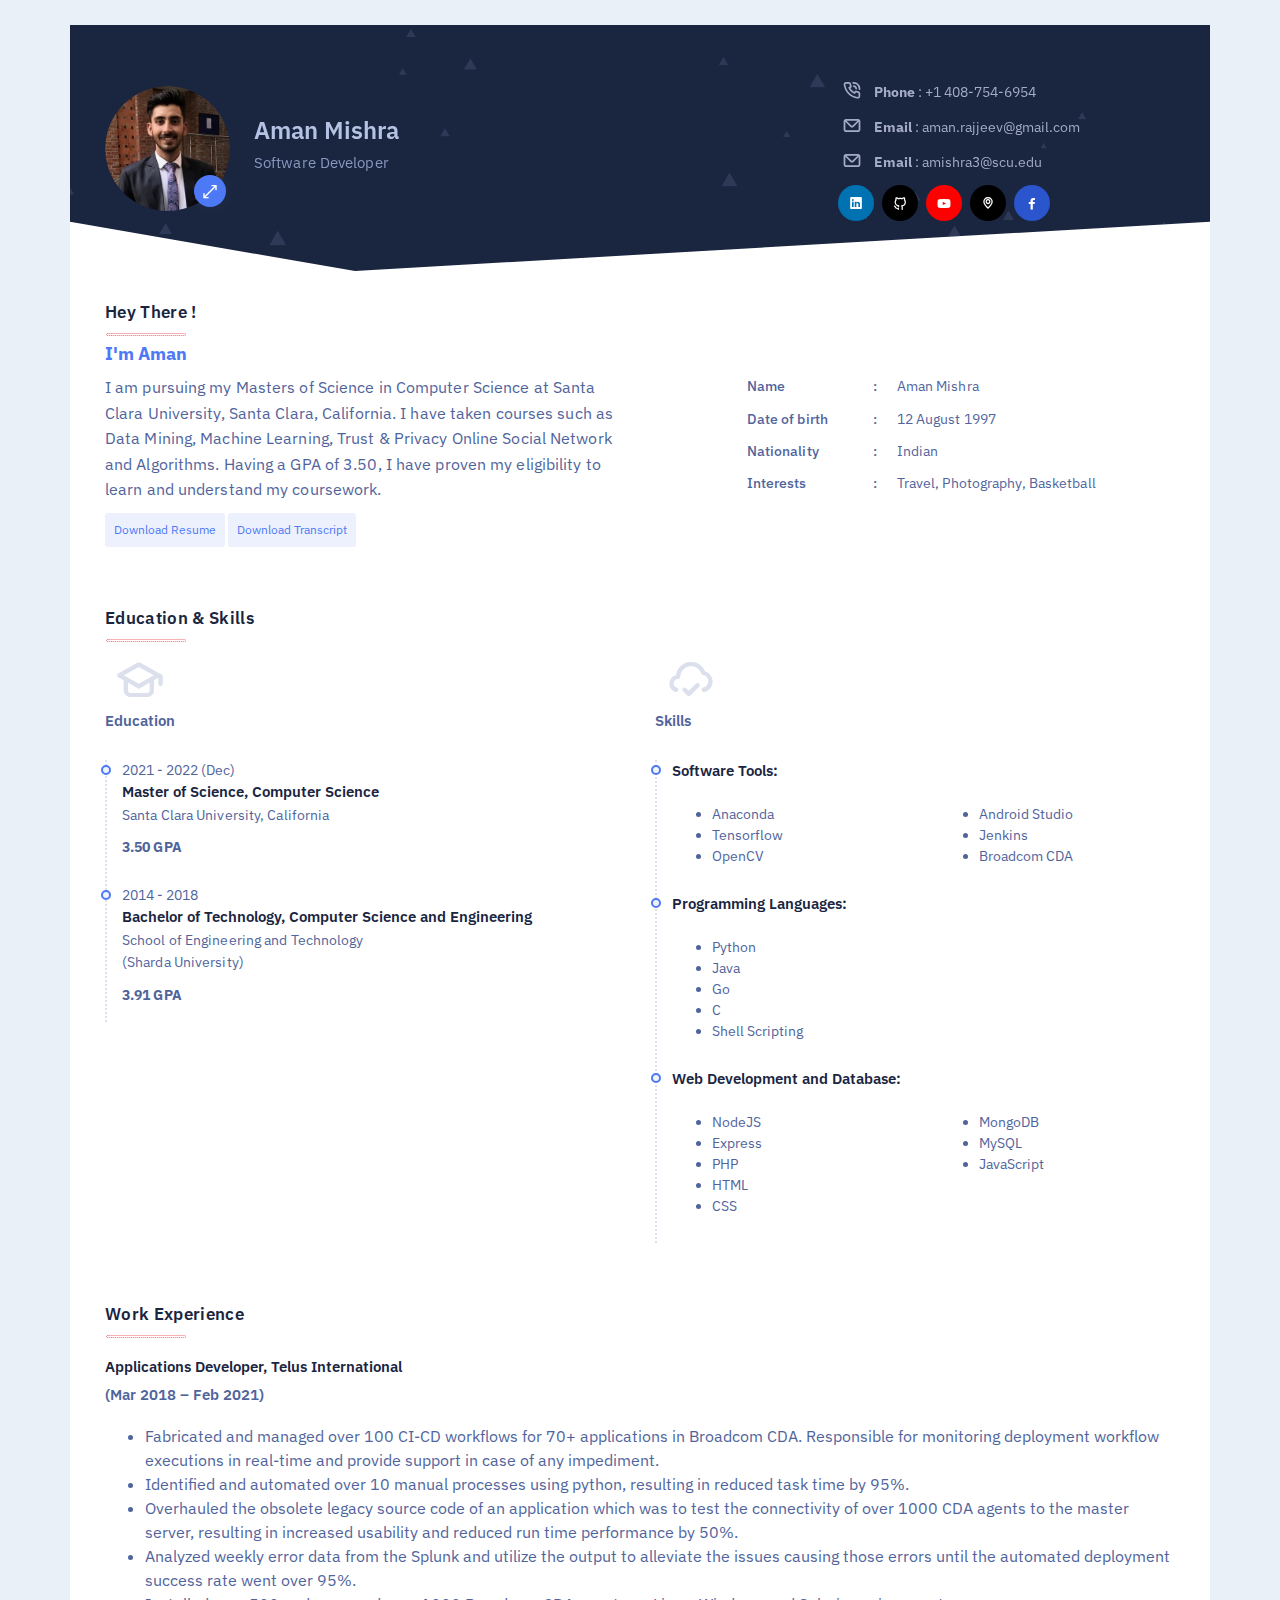
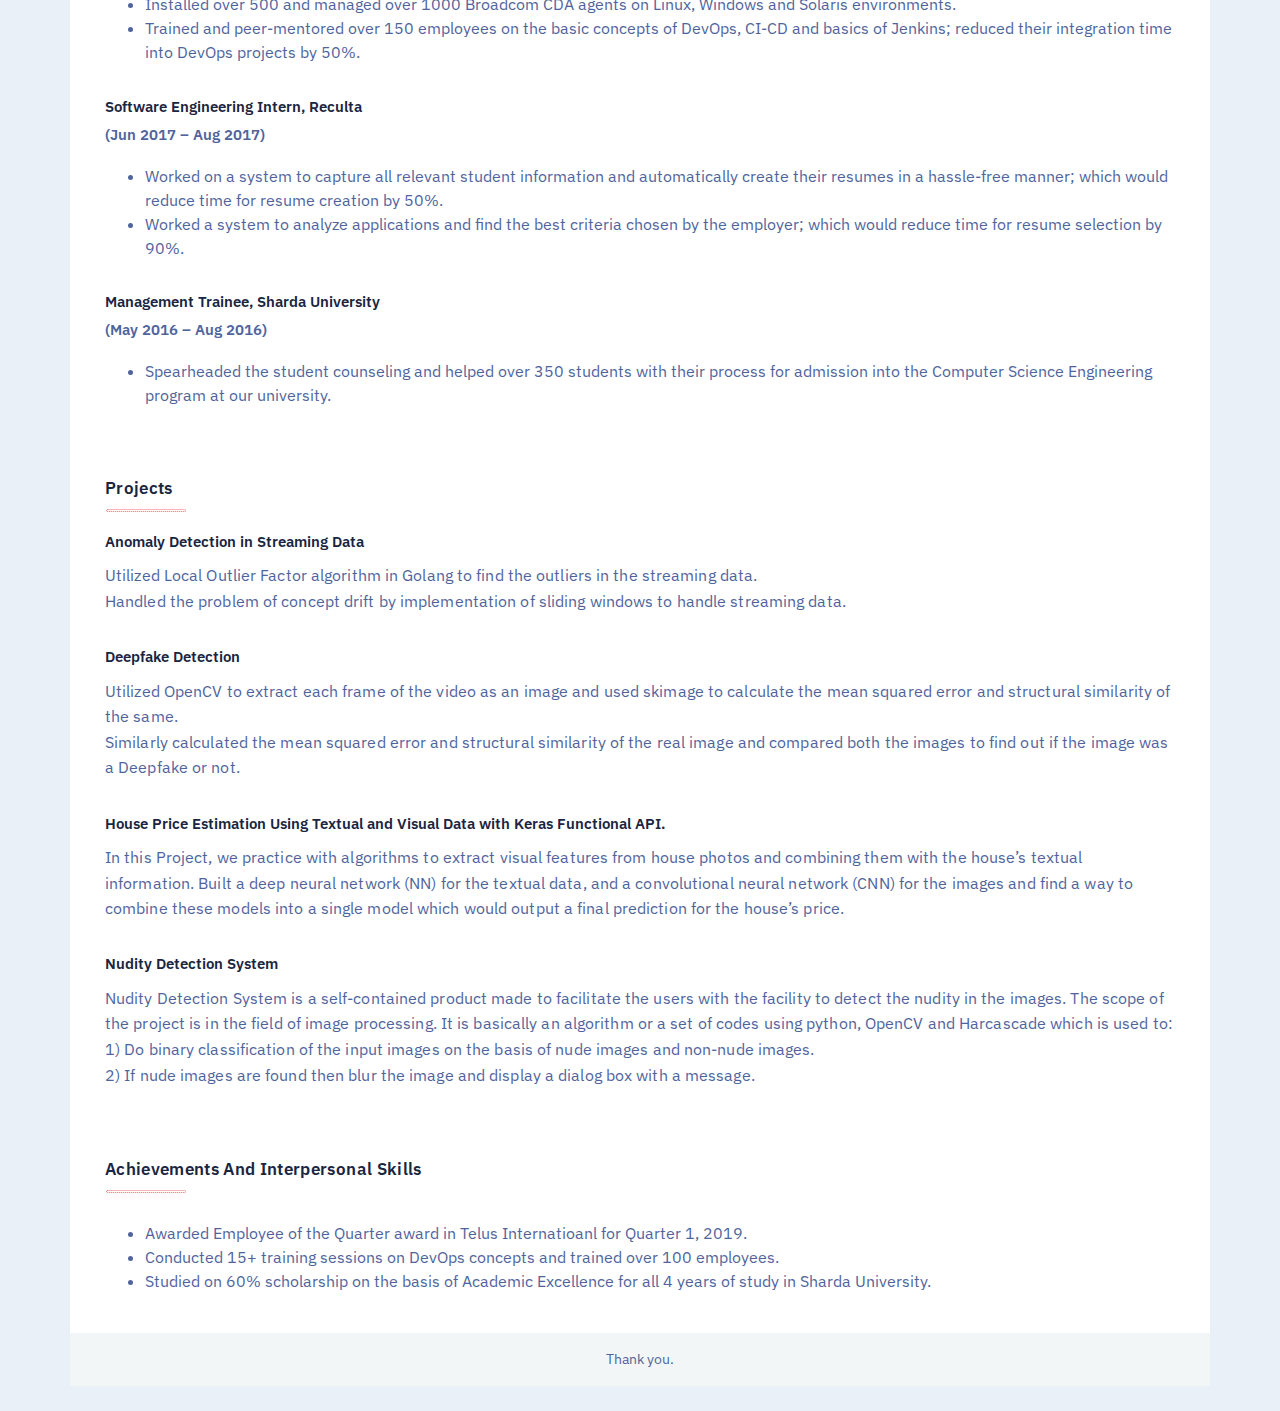
==== about.html @ c494c9e2 "Add files via upload" ====
<!DOCTYPE html>
<html lang="en">
  <head>
    <meta charset="utf-8" />
    <title>Aman Mishra - Resume</title>
    <meta name="viewport" content="width=device-width, initial-scale=1.0" />
    <meta content="Resume of Aman Mishra" name="description" />
    <meta content="Mannatthemes" name="author" />

    <!-- App favicon -->
    <link rel="shortcut icon" href="images/favicon.ico" />

    <link
      href="plugins/filter/magnific-popup.css"
      rel="stylesheet"
      type="text/css"
    />
    <link
      href="plugins/animated/headline.css"
      rel="stylesheet"
      type="text/css"
    />

    <!-- App css -->
    <link href="css/bootstrap.min.css" rel="stylesheet" type="text/css" />
    <link href="css/icons.css" rel="stylesheet" type="text/css" />
    <link href="css/style.css" rel="stylesheet" type="text/css" />
  </head>

  <body>
    <div class="main-wraper">
      <section class="section bg-profile clip-profile" id="header">
        <div class="zoo-profile">
          <div class="container">
            <div class="row">
              <div class="col-sm-6 col-print-6 align-self-center mb-3 mb-lg-0">
                <div class="zoo-profile-main">
                  <div class="zoo-profile-main-pic">
                    <img
                      id="myImg"
                      src="images/users/profile.png"
                      alt=""
                      class="rounded-circle"
                      width="125"
                      height="125"
                    />
                    <a id="myImgg">
                    <span class="zoo-user-message"><i class="uil uil-arrow-resize-diagonal"></i></span>
                  </a>
                  </div>
                  <!--end zoo-profile-main-pic-->
                  <div class="zoo-profile_user-detail">
                    <h5 class="zoo-user-name">Aman Mishra</h5>
                    <p class="cd-headline loading-bar">
                      <span class="cd-words-wrapper">
                        <b class="is-visible">Software Developer</b>
                        <b>Artificial Intelligence</b>
                        <b>DevOps</b>
                      </span>
                    </p>
                  </div>
                  <!--end zoo-profile_user-detail-->
                </div>
                <!--end profile-main-pic-->
              </div>
              <!--end col-->
              <div class="col-sm-4 col-print-4 ml-auto">
                <ul class="list-unstyled personal-detail">
                  <li>
                    <i class="'uil uil-phone-volume mr-2"></i> <b> Phone </b> :
                    +1 408-754-6954
                  </li>
                  <li class="mt-2">
                    <i class="uil uil-envelope mt-2 mr-2"></i> <b> Email </b> :
                    aman.rajjeev@gmail.com
                  </li>
                  <li class="mt-2">
                    <i class="uil uil-envelope mt-2 mr-2"></i> <b> Email </b> :
                    amishra3@scu.edu
                  </li>
                </ul>
                <!--end personal-detail-->
                <ul class="list-inline social-icon mb-0">
                  <li class="list-inline-item">
                    <a
                      href="https://www.linkedin.com/in/aman-rajjeev-mishra"
                      target="_blank"
                      class="bg-linkedin"
                    >
                      <i class="uil uil-linkedin"></i>
                    </a>
                  </li>
                  <li class="list-inline-item">
                    <a
                      href="https://github.com/amanrajjeev1208"
                      target="_blank"
                      class="bg-black"
                    >
                      <i class="uil uil-github-alt"></i>
                    </a>
                  </li>
                  <li class="list-inline-item">
                    <a
                      href="https://www.youtube.com/channel/UCbBpJryadmwTq2SlPyCtEVg"
                      target="_blank"
                      class="bg-danger"
                    >
                      <i class="uil uil-youtube"></i>
                    </a>
                  </li>
                  <li class="list-inline-item">
                    <a
                      href="https://goo.gl/maps/1utLhHLGXBhBn5C47"
                      target="_blank"
                      class="bg-black"
                    >
                      <i class="uil uil-map-marker"></i>
                    </a>
                  </li>
                  <li class="list-inline-item">
                    <a
                      href="https://www.facebook.com/aman.rajjeev"
                      target="_blank"
                      class="bg-blue"
                    >
                      <i class="uil uil-facebook-f"></i>
                    </a>
                  </li>
                </ul>
                <!--end social-icon-->
              </div>
              <!--end col-->
            </div>
            <!--end row-->
          </div>
          <!--end container-->
        </div>
        <!--end zoo-profile-->
      </section>
      <!--end section-->

      <section class="section-md">
        <div class="container">
          <div class="row">
            <div class="col-12">
              <h4 class="header-title mb-3">Hey There !</h4>
            </div>
            <!--end col-->
            <div class="col-sm-6 col-print-6">
              <h4 class="text-primary font-weight-bold">I'm Aman</h4>
              <p style="font-size: medium">
                I am pursuing my Masters of Science in Computer Science at
                Santa Clara University, Santa Clara, California. I have taken 
                courses such as Data Mining, Machine Learning, Trust & Privacy Online Social Network and Algorithms. 
                Having a GPA of 3.50, I have proven my eligibility to learn and understand my coursework.
              </p>
              <a
                href="https://drive.google.com/file/d/15iMESskBW1k-T_ERALyUFpb7_f2Zv8ht/view"
                target="_blank"
              >
                <button type="button" class="btn btn-sm btn-soft-primary">
                  Download Resume
                </button>
              </a>
              <a
                href="https://drive.google.com/file/d/1luZIMfYmDH40YFYhK5uMX-xGFAZ7pe4y/view"
                target="_blank"
              >
                <button type="button" class="btn btn-sm btn-soft-primary">
                  Download Transcript
                </button>
              </a>
            </div>
            <!--end col-->
            <div class="col-sm-5 col-print-5 offset-lg-1 align-self-center">
              <p>
                <span class="personal-detail-title">Name</span>
                <span class="personal-detail-info">Aman Mishra</span>
              </p>
              <p>
                <span class="personal-detail-title">Date of birth</span>
                <span class="personal-detail-info">12 August 1997</span>
              </p>
              <p>
                <span class="personal-detail-title">Nationality</span>
                <span class="personal-detail-info">Indian</span>
              </p>
              <p>
                <span class="personal-detail-title">Interests</span>
                <span class="personal-detail-info"
                  >Travel, Photography, Basketball
                </span>
              </p>
            </div>
            <!--end col-->
          </div>
          <!--end row-->
        </div>
        <!--end container-->
      </section>
      <!--end section-->

      <section class="section-md">
        <div class="container">
          <div class="row">
            <div class="col-12">
              <h4 class="header-title mb-3">Education & Skills</h4>
              <div class="row">
                <div class="col-sm-6 col-print-6">
                  <div class="resume-icon">
                    <i class="uil uil-graduation-hat"></i>
                    <h5 class="mt-n2">Education</h5>
                  </div>
                  <!--end resume-icon-->
                  <div class="timeline">
                    <div class="time-item">
                      <div class="item-info">
                        <div class="font-14">2021 - 2022 (Dec)</div>
                        <h5 class="my-1 text-dark">
                          Master of Science, Computer Science
                        </h5>
                        <p>Santa Clara University, California</p>
                        <p><b>3.50 GPA</b></p>
                      </div>
                    </div>
                    <!--end time-item-->
                    <div class="time-item mt-3">
                      <div class="item-info">
                        <div class="font-14">2014 - 2018</div>
                        <h5 class="my-1 text-dark">
                          Bachelor of Technology, Computer Science and Engineering
                        </h5>
                        <p>
                          School of Engineering and Technology<br />
                          (Sharda University)
                        </p>
                        <p><b>3.91 GPA</b></p>
                      </div>
                    </div>
                    <!--end time-item-->
                  </div>
                  <!--end timeline-->
                </div>
                <!--end col-->
                <div class="col-sm-6 col-print-6">
                  <div class="resume-icon">
                    <i class="uil uil-cloud-check"></i>
                    <h5 class="mt-n2">Skills</h5>
                  </div>
                  <div class="timeline">
                    <div class="time-item">
                      <div class="item-info">
                        <h5 class="my-1 text-dark">Software Tools:</h5>
                        <br />
                        <div class="row">
                          <div class="col-sm-6 col-print-6">
                            <ul>
                              <li>Anaconda</li>
                              <li>Tensorflow</li>
                              <li>OpenCV</li>
                            </ul>
                          </div>
                          <div class="col-sm-6 col-print-6">
                            <ul>
                              <li>Android Studio</li>
                              <li>Jenkins</li>
                              <li>Broadcom CDA</li>
                            </ul>
                          </div>
                        </div>
                      </div>
                    </div>
                    <div class="time-item">
                      <div class="item-info">
                        <h5 class="my-1 text-dark">Programming Languages:</h5>
                        <br />
                        <div class="row">
                          <div class="col-sm-6 col-print-6">
                            <ul>
                              <li>Python</li>
                              <li>Java</li>
                              <li>Go</li>
                              <li>C</li>
                              <li>Shell Scripting</li>
                            </ul>
                          </div>
                        </div>
                      </div>
                    </div>
                    <div class="time-item">
                      <div class="item-info">
                        <h5 class="my-1 text-dark">
                          Web Development and Database:
                        </h5>
                        <br />
                        <div class="row">
                          <div class="col-sm-6 col-print-6">
                            <ul>
                              <li>NodeJS</li>
                              <li>Express</li>
                              <li>PHP</li>
                              <li>HTML</li>
                              <li>CSS</li>
                            </ul>
                          </div>
                          <div class="col-sm-6 col-print-6">
                            <ul>
                              <li>MongoDB</li>
                              <li>MySQL</li>
                              <li>JavaScript</li>
                            </ul>
                          </div>
                        </div>
                      </div>
                    </div>
                  </div>
                  <!--end skill-->
                </div>
                <!--end col-->
              </div>
              <!--end row-->
            </div>
            <!--end col-->
          </div>
          <!--end row-->
        </div>
        <!--end container-->
      </section>
      <!--end section-->

      <section class="section-md my-work">
        <div class="container">
          <div class="row">
            <div class="col-12">
              <h4 class="header-title mb-3">Work Experience</h4>
              <br>
              <h5 class="my-1 text-dark">
                Applications Developer, Telus International
              </h5>
              <h5>(Mar 2018 – Feb 2021)</h5>
              <ul style="font-size: medium; padding-top: 10px;">
                <li>Fabricated and managed over 100 CI-CD workflows for 70+ applications in Broadcom CDA. Responsible for monitoring 
                deployment workflow executions in real-time and provide support in case of any impediment.</li>
                <li>Identified and automated over 10 manual processes using python, resulting in reduced task time by 95%.</li>
                <li>Overhauled the obsolete legacy source code of an application which was to test the connectivity of over 1000 CDA agents 
                to the master server, resulting in increased usability and reduced run time performance by 50%.</li>
                <li>Analyzed weekly error data from the Splunk and utilize the output to alleviate the issues causing those errors until the automated deployment success rate went over 95%.</li>
                <li>Installed over 500 and managed over 1000 Broadcom CDA agents on Linux, Windows and Solaris environments.</li>
                <li>Trained and peer-mentored over 150 employees on the basic concepts of DevOps, CI-CD and basics of Jenkins; reduced 
                their integration time into DevOps projects by 50%.</li>
              </ul>
              <br>
              <h5 class="my-1 text-dark">
                Software Engineering Intern, Reculta 
              </h5>
              <h5>(Jun 2017 – Aug 2017)</h5>
              <ul style="font-size: medium; padding-top: 10px;">
                <li>Worked on a system to capture all relevant student information and automatically create their resumes in a hassle-free 
                manner; which would reduce time for resume creation by 50%.</li>
                <li>Worked a system to analyze applications and find the best criteria chosen by the employer; which would reduce time for 
                resume selection by 90%.</li>
              </ul>
              <br>
              <h5 class="my-1 text-dark">
                Management Trainee, Sharda University  
              </h5>
              <h5>(May 2016 – Aug 2016)</h5>
              <ul style="font-size: medium; padding-top: 10px;">
                <li>Spearheaded the student counseling and helped over 350 students with their process for admission into the Computer 
                Science Engineering program at our university.</li>
              </ul>
            </div>
          </div>
          <!--end row-->
        </div>
        <!--end container-->
      </section>
      <!--end section-->

      <section class="section-md my-work">
        <div class="container">
          <div class="row">
            <div class="col-12">
              <h4 class="header-title mb-3">Projects</h4>              
              <br>
              <h5 class="my-1 text-dark">
                Anomaly Detection in Streaming Data 
              </h5>
              <p style="font-size: medium; padding-top: 10px;">
                Utilized Local Outlier Factor algorithm in Golang to find the outliers in the streaming data.<br>
                Handled the problem of concept drift by implementation of sliding windows to handle streaming data.
              </p>                
              <br>
              <h5 class="my-1 text-dark">
                Deepfake Detection
              </h5>
              <p style="font-size: medium; padding-top: 10px;">
                Utilized OpenCV to extract each frame of the video as an image and used skimage to calculate the mean squared error 
                and structural similarity of the same.<br>
                Similarly calculated the mean squared error and structural similarity of the real image and compared both the images to 
                find out if the image was a Deepfake or not.
              </p>
              <br>             
              <h5 class="my-1 text-dark">
                House Price Estimation Using Textual and Visual Data with Keras Functional API.
              </h5>
              <p style="font-size: medium; padding-top: 10px;">                
                In this Project, we practice with algorithms to extract visual features from house photos and combining them with the house’s textual information. 
                Built a deep neural network (NN) for the textual data, and a convolutional neural network (CNN)
                for the images and find a way to combine these models into a single model which would output a final prediction for the house’s price.
              </p>              
              <br>
              <h5 class="my-1 text-dark">
                Nudity Detection System
              </h5>
              <p style="font-size: medium; padding-top: 10px;">
                Nudity Detection System is a self-contained product made to facilitate the users with the facility to detect the nudity
                in the images. The scope of the project is in the field of image processing. It is basically an algorithm or a set of
                codes using python, OpenCV and Harcascade which is used to:<br>
                1) Do binary classification of the input images on the basis of nude images and non-nude images.<br>
                2) If nude images are found then blur the image and display a dialog box with a message.
              </p>               
              <!-- <br>
              <h5 class="my-1 text-dark">
                Heading
              </h5>
              <p style="font-size: medium; padding-top: 10px;">
                Description
              </p>  -->
            </div>
          </div>
          <!--end row-->
        </div>
        <!--end container-->
      </section>
      <!--end section-->

      <section class="section-md my-work">
        <div class="container">
          <div class="row">
            <div class="col-12">
              <h4 class="header-title mb-3">
                Achievements and Interpersonal Skills
              </h4>   
              <br>           
              <ul style="font-size: medium; padding-top: 10px;">
                <li>Awarded Employee of the Quarter award in Telus Internatioanl for Quarter 1, 2019.</li>
                <li>Conducted 15+ training sessions on DevOps concepts and trained over 100 employees.</li>
                <li>Studied on 60% scholarship on the basis of Academic Excellence for all 4 years of study in Sharda University.</li>
              </ul>
            </div>
          </div>
          <!--end row-->
        </div>
        <!--end container-->
      </section>
      <!--end section-->

      <section class="section-md thanks-text">
        <div class="container">
          <div class="row">
            <div class="col-12">
              <h3 class="text-center">Thank you !</h3>
            </div>
            <!--end col-->
          </div>
          <!--end row-->
        </div>
        <!--end container-->
      </section>
      <!--end section-->
      <footer class="footer-area">
        <div class="container">
          <div class="row">
            <div class="col-sm-12 text-center">
              <p class="copyright mb-0 py-4">Thank you.</p>
            </div>
            <!--end col-->
          </div>
          <!--end row-->
        </div>
        <!--end container-->
      </footer>
      <!--end footer-area-->
    </div>
    <!--end main-wraper-->

    <!-- The Modal -->
    <div id="myModal" class="modal">
      <!-- The Close Button -->
      <span class="close">&times;</span>

      <!-- Modal Content (The Image) -->
      <img class="modal-content" id="img01" />

    </div>


    </div>

    <!-- jQuery  -->
    <script src="js/jquery.min.js"></script>
    <script src="js/bootstrap.bundle.min.js"></script>
    <script src="plugins/particles/particles.js"></script>
    <script src="plugins/animated/headline.js"></script>
    <script src="plugins/counter/jquery.counterup.min.js"></script>
    <script src="plugins/counter/waypoints.min.js"></script>
    <script src="plugins/filter/isotope.pkgd.min.js"></script>
    <script src="plugins/filter/masonry.pkgd.min.js"></script>
    <script src="plugins/filter/jquery.magnific-popup.min.js"></script>
    <script src="plugins/particles/particles-init.js"></script>

    <!-- App js -->
    <script src="js/app.js"></script>
  </body>
</html>
---- plugins/animated/headline.css ----
/* -------------------------------- 

Primary style

-------------------------------- */
*, *::after, *::before {
  -webkit-box-sizing: border-box;
  -moz-box-sizing: border-box;
  box-sizing: border-box;
}

html * {
  -webkit-font-smoothing: antialiased;
  -moz-osx-font-smoothing: grayscale;
}

html {
  font-size: 62.5%;
}

body {
  font-size: 1.6rem;
  font-family: "Source Sans Pro", sans-serif;
  color: #aebcb9;
  background-color: #0d0d0d;
}

a {
  text-decoration: none;
}

.cd-title {
  position: relative;
  height: 160px;
  line-height: 230px;
  text-align: center;
}
.cd-title h1 {
  font-size: 2.4rem;
  font-weight: 700;
}
@media only screen and (min-width: 768px) {
  .cd-title {
    line-height: 250px;
  }
}
@media only screen and (min-width: 1170px) {
  .cd-title {
    height: 200px;
    line-height: 300px;
  }
  .cd-title h1 {
    font-size: 3rem;
  }
}

.cd-intro {
  width: 90%;
  max-width: 768px;
  text-align: center;
}

.cd-intro {
  margin: 4em auto;
}
@media only screen and (min-width: 768px) {
  .cd-intro {
    margin: 5em auto;
  }
}
@media only screen and (min-width: 1170px) {
  .cd-intro {
    margin: 6em auto;
  }
}

.cd-headline {
  font-size: 3rem;
  line-height: 1.2;
}
@media only screen and (min-width: 768px) {
  .cd-headline {
    font-size: 4.4rem;
    font-weight: 300;
  }
}
@media only screen and (min-width: 1170px) {
  .cd-headline {
    font-size: 6rem;
  }
}

.cd-words-wrapper {
  display: inline-block;
  position: relative;
  text-align: left;
}
.cd-words-wrapper b {
  display: inline-block;
  position: absolute;
  white-space: nowrap;
  left: 0;
  top: 0;
}
.cd-words-wrapper b.is-visible {
  position: relative;
}
.no-js .cd-words-wrapper b {
  opacity: 0;
}
.no-js .cd-words-wrapper b.is-visible {
  opacity: 1;
}

/* -------------------------------- 

xrotate-1 

-------------------------------- */
.cd-headline.rotate-1 .cd-words-wrapper {
  -webkit-perspective: 300px;
  -moz-perspective: 300px;
  perspective: 300px;
}
.cd-headline.rotate-1 b {
  opacity: 0;
  -webkit-transform-origin: 50% 100%;
  -moz-transform-origin: 50% 100%;
  -ms-transform-origin: 50% 100%;
  -o-transform-origin: 50% 100%;
  transform-origin: 50% 100%;
  -webkit-transform: rotateX(180deg);
  -moz-transform: rotateX(180deg);
  -ms-transform: rotateX(180deg);
  -o-transform: rotateX(180deg);
  transform: rotateX(180deg);
}
.cd-headline.rotate-1 b.is-visible {
  opacity: 1;
  -webkit-transform: rotateX(0deg);
  -moz-transform: rotateX(0deg);
  -ms-transform: rotateX(0deg);
  -o-transform: rotateX(0deg);
  transform: rotateX(0deg);
  -webkit-animation: cd-rotate-1-in 1.2s;
  -moz-animation: cd-rotate-1-in 1.2s;
  animation: cd-rotate-1-in 1.2s;
}
.cd-headline.rotate-1 b.is-hidden {
  -webkit-transform: rotateX(180deg);
  -moz-transform: rotateX(180deg);
  -ms-transform: rotateX(180deg);
  -o-transform: rotateX(180deg);
  transform: rotateX(180deg);
  -webkit-animation: cd-rotate-1-out 1.2s;
  -moz-animation: cd-rotate-1-out 1.2s;
  animation: cd-rotate-1-out 1.2s;
}

@-webkit-keyframes cd-rotate-1-in {
  0% {
    -webkit-transform: rotateX(180deg);
    opacity: 0;
  }
  35% {
    -webkit-transform: rotateX(120deg);
    opacity: 0;
  }
  65% {
    opacity: 0;
  }
  100% {
    -webkit-transform: rotateX(360deg);
    opacity: 1;
  }
}
@-moz-keyframes cd-rotate-1-in {
  0% {
    -moz-transform: rotateX(180deg);
    opacity: 0;
  }
  35% {
    -moz-transform: rotateX(120deg);
    opacity: 0;
  }
  65% {
    opacity: 0;
  }
  100% {
    -moz-transform: rotateX(360deg);
    opacity: 1;
  }
}
@keyframes cd-rotate-1-in {
  0% {
    -webkit-transform: rotateX(180deg);
    -moz-transform: rotateX(180deg);
    -ms-transform: rotateX(180deg);
    -o-transform: rotateX(180deg);
    transform: rotateX(180deg);
    opacity: 0;
  }
  35% {
    -webkit-transform: rotateX(120deg);
    -moz-transform: rotateX(120deg);
    -ms-transform: rotateX(120deg);
    -o-transform: rotateX(120deg);
    transform: rotateX(120deg);
    opacity: 0;
  }
  65% {
    opacity: 0;
  }
  100% {
    -webkit-transform: rotateX(360deg);
    -moz-transform: rotateX(360deg);
    -ms-transform: rotateX(360deg);
    -o-transform: rotateX(360deg);
    transform: rotateX(360deg);
    opacity: 1;
  }
}
@-webkit-keyframes cd-rotate-1-out {
  0% {
    -webkit-transform: rotateX(0deg);
    opacity: 1;
  }
  35% {
    -webkit-transform: rotateX(-40deg);
    opacity: 1;
  }
  65% {
    opacity: 0;
  }
  100% {
    -webkit-transform: rotateX(180deg);
    opacity: 0;
  }
}
@-moz-keyframes cd-rotate-1-out {
  0% {
    -moz-transform: rotateX(0deg);
    opacity: 1;
  }
  35% {
    -moz-transform: rotateX(-40deg);
    opacity: 1;
  }
  65% {
    opacity: 0;
  }
  100% {
    -moz-transform: rotateX(180deg);
    opacity: 0;
  }
}
@keyframes cd-rotate-1-out {
  0% {
    -webkit-transform: rotateX(0deg);
    -moz-transform: rotateX(0deg);
    -ms-transform: rotateX(0deg);
    -o-transform: rotateX(0deg);
    transform: rotateX(0deg);
    opacity: 1;
  }
  35% {
    -webkit-transform: rotateX(-40deg);
    -moz-transform: rotateX(-40deg);
    -ms-transform: rotateX(-40deg);
    -o-transform: rotateX(-40deg);
    transform: rotateX(-40deg);
    opacity: 1;
  }
  65% {
    opacity: 0;
  }
  100% {
    -webkit-transform: rotateX(180deg);
    -moz-transform: rotateX(180deg);
    -ms-transform: rotateX(180deg);
    -o-transform: rotateX(180deg);
    transform: rotateX(180deg);
    opacity: 0;
  }
}
/* -------------------------------- 

xtype 

-------------------------------- */
.cd-headline.type .cd-words-wrapper {
  vertical-align: top;
  overflow: hidden;
}
.cd-headline.type .cd-words-wrapper::after {
  /* vertical bar */
  content: '';
  position: absolute;
  right: 0;
  top: 50%;
  bottom: auto;
  -webkit-transform: translateY(-50%);
  -moz-transform: translateY(-50%);
  -ms-transform: translateY(-50%);
  -o-transform: translateY(-50%);
  transform: translateY(-50%);
  height: 90%;
  width: 1px;
  background-color: #aebcb9;
}
.cd-headline.type .cd-words-wrapper.waiting::after {
  -webkit-animation: cd-pulse 1s infinite;
  -moz-animation: cd-pulse 1s infinite;
  animation: cd-pulse 1s infinite;
}
.cd-headline.type .cd-words-wrapper.selected {
  background-color: #aebcb9;
}
.cd-headline.type .cd-words-wrapper.selected::after {
  visibility: hidden;
}
.cd-headline.type .cd-words-wrapper.selected b {
  color: #0d0d0d;
}
.cd-headline.type b {
  visibility: hidden;
}
.cd-headline.type b.is-visible {
  visibility: visible;
}
.cd-headline.type i {
  position: absolute;
  visibility: hidden;
}
.cd-headline.type i.in {
  position: relative;
  visibility: visible;
}

@-webkit-keyframes cd-pulse {
  0% {
    -webkit-transform: translateY(-50%) scale(1);
    opacity: 1;
  }
  40% {
    -webkit-transform: translateY(-50%) scale(0.9);
    opacity: 0;
  }
  100% {
    -webkit-transform: translateY(-50%) scale(0);
    opacity: 0;
  }
}
@-moz-keyframes cd-pulse {
  0% {
    -moz-transform: translateY(-50%) scale(1);
    opacity: 1;
  }
  40% {
    -moz-transform: translateY(-50%) scale(0.9);
    opacity: 0;
  }
  100% {
    -moz-transform: translateY(-50%) scale(0);
    opacity: 0;
  }
}
@keyframes cd-pulse {
  0% {
    -webkit-transform: translateY(-50%) scale(1);
    -moz-transform: translateY(-50%) scale(1);
    -ms-transform: translateY(-50%) scale(1);
    -o-transform: translateY(-50%) scale(1);
    transform: translateY(-50%) scale(1);
    opacity: 1;
  }
  40% {
    -webkit-transform: translateY(-50%) scale(0.9);
    -moz-transform: translateY(-50%) scale(0.9);
    -ms-transform: translateY(-50%) scale(0.9);
    -o-transform: translateY(-50%) scale(0.9);
    transform: translateY(-50%) scale(0.9);
    opacity: 0;
  }
  100% {
    -webkit-transform: translateY(-50%) scale(0);
    -moz-transform: translateY(-50%) scale(0);
    -ms-transform: translateY(-50%) scale(0);
    -o-transform: translateY(-50%) scale(0);
    transform: translateY(-50%) scale(0);
    opacity: 0;
  }
}
/* -------------------------------- 

xrotate-2 

-------------------------------- */
.cd-headline.rotate-2 .cd-words-wrapper {
  -webkit-perspective: 300px;
  -moz-perspective: 300px;
  perspective: 300px;
}
.cd-headline.rotate-2 i, .cd-headline.rotate-2 em {
  display: inline-block;
  -webkit-backface-visibility: hidden;
  backface-visibility: hidden;
}
.cd-headline.rotate-2 b {
  opacity: 0;
}
.cd-headline.rotate-2 i {
  -webkit-transform-style: preserve-3d;
  -moz-transform-style: preserve-3d;
  -ms-transform-style: preserve-3d;
  -o-transform-style: preserve-3d;
  transform-style: preserve-3d;
  -webkit-transform: translateZ(-20px) rotateX(90deg);
  -moz-transform: translateZ(-20px) rotateX(90deg);
  -ms-transform: translateZ(-20px) rotateX(90deg);
  -o-transform: translateZ(-20px) rotateX(90deg);
  transform: translateZ(-20px) rotateX(90deg);
  opacity: 0;
}
.is-visible .cd-headline.rotate-2 i {
  opacity: 1;
}
.cd-headline.rotate-2 i.in {
  -webkit-animation: cd-rotate-2-in 0.4s forwards;
  -moz-animation: cd-rotate-2-in 0.4s forwards;
  animation: cd-rotate-2-in 0.4s forwards;
}
.cd-headline.rotate-2 i.out {
  -webkit-animation: cd-rotate-2-out 0.4s forwards;
  -moz-animation: cd-rotate-2-out 0.4s forwards;
  animation: cd-rotate-2-out 0.4s forwards;
}
.cd-headline.rotate-2 em {
  -webkit-transform: translateZ(20px);
  -moz-transform: translateZ(20px);
  -ms-transform: translateZ(20px);
  -o-transform: translateZ(20px);
  transform: translateZ(20px);
}

.no-csstransitions .cd-headline.rotate-2 i {
  -webkit-transform: rotateX(0deg);
  -moz-transform: rotateX(0deg);
  -ms-transform: rotateX(0deg);
  -o-transform: rotateX(0deg);
  transform: rotateX(0deg);
  opacity: 0;
}
.no-csstransitions .cd-headline.rotate-2 i em {
  -webkit-transform: scale(1);
  -moz-transform: scale(1);
  -ms-transform: scale(1);
  -o-transform: scale(1);
  transform: scale(1);
}

.no-csstransitions .cd-headline.rotate-2 .is-visible i {
  opacity: 1;
}

@-webkit-keyframes cd-rotate-2-in {
  0% {
    opacity: 0;
    -webkit-transform: translateZ(-20px) rotateX(90deg);
  }
  60% {
    opacity: 1;
    -webkit-transform: translateZ(-20px) rotateX(-10deg);
  }
  100% {
    opacity: 1;
    -webkit-transform: translateZ(-20px) rotateX(0deg);
  }
}
@-moz-keyframes cd-rotate-2-in {
  0% {
    opacity: 0;
    -moz-transform: translateZ(-20px) rotateX(90deg);
  }
  60% {
    opacity: 1;
    -moz-transform: translateZ(-20px) rotateX(-10deg);
  }
  100% {
    opacity: 1;
    -moz-transform: translateZ(-20px) rotateX(0deg);
  }
}
@keyframes cd-rotate-2-in {
  0% {
    opacity: 0;
    -webkit-transform: translateZ(-20px) rotateX(90deg);
    -moz-transform: translateZ(-20px) rotateX(90deg);
    -ms-transform: translateZ(-20px) rotateX(90deg);
    -o-transform: translateZ(-20px) rotateX(90deg);
    transform: translateZ(-20px) rotateX(90deg);
  }
  60% {
    opacity: 1;
    -webkit-transform: translateZ(-20px) rotateX(-10deg);
    -moz-transform: translateZ(-20px) rotateX(-10deg);
    -ms-transform: translateZ(-20px) rotateX(-10deg);
    -o-transform: translateZ(-20px) rotateX(-10deg);
    transform: translateZ(-20px) rotateX(-10deg);
  }
  100% {
    opacity: 1;
    -webkit-transform: translateZ(-20px) rotateX(0deg);
    -moz-transform: translateZ(-20px) rotateX(0deg);
    -ms-transform: translateZ(-20px) rotateX(0deg);
    -o-transform: translateZ(-20px) rotateX(0deg);
    transform: translateZ(-20px) rotateX(0deg);
  }
}
@-webkit-keyframes cd-rotate-2-out {
  0% {
    opacity: 1;
    -webkit-transform: translateZ(-20px) rotateX(0);
  }
  60% {
    opacity: 0;
    -webkit-transform: translateZ(-20px) rotateX(-100deg);
  }
  100% {
    opacity: 0;
    -webkit-transform: translateZ(-20px) rotateX(-90deg);
  }
}
@-moz-keyframes cd-rotate-2-out {
  0% {
    opacity: 1;
    -moz-transform: translateZ(-20px) rotateX(0);
  }
  60% {
    opacity: 0;
    -moz-transform: translateZ(-20px) rotateX(-100deg);
  }
  100% {
    opacity: 0;
    -moz-transform: translateZ(-20px) rotateX(-90deg);
  }
}
@keyframes cd-rotate-2-out {
  0% {
    opacity: 1;
    -webkit-transform: translateZ(-20px) rotateX(0);
    -moz-transform: translateZ(-20px) rotateX(0);
    -ms-transform: translateZ(-20px) rotateX(0);
    -o-transform: translateZ(-20px) rotateX(0);
    transform: translateZ(-20px) rotateX(0);
  }
  60% {
    opacity: 0;
    -webkit-transform: translateZ(-20px) rotateX(-100deg);
    -moz-transform: translateZ(-20px) rotateX(-100deg);
    -ms-transform: translateZ(-20px) rotateX(-100deg);
    -o-transform: translateZ(-20px) rotateX(-100deg);
    transform: translateZ(-20px) rotateX(-100deg);
  }
  100% {
    opacity: 0;
    -webkit-transform: translateZ(-20px) rotateX(-90deg);
    -moz-transform: translateZ(-20px) rotateX(-90deg);
    -ms-transform: translateZ(-20px) rotateX(-90deg);
    -o-transform: translateZ(-20px) rotateX(-90deg);
    transform: translateZ(-20px) rotateX(-90deg);
  }
}
/* -------------------------------- 

xloading-bar 

-------------------------------- */
.cd-headline.loading-bar span {
  display: inline-block;
  padding: .2em 0;
}
.cd-headline.loading-bar .cd-words-wrapper {
  overflow: hidden;
  vertical-align: top;
}
.cd-headline.loading-bar .cd-words-wrapper::after {
  /* loading bar */
  content: '';
  position: absolute;
  left: 0;
  bottom: 0;
  height: 3px;
  width: 0;
  background: #0096a7;
  z-index: 2;
  -webkit-transition: width 0.3s -0.1s;
  -moz-transition: width 0.3s -0.1s;
  transition: width 0.3s -0.1s;
}
.cd-headline.loading-bar .cd-words-wrapper.is-loading::after {
  width: 100%;
  -webkit-transition: width 3s;
  -moz-transition: width 3s;
  transition: width 3s;
}
.cd-headline.loading-bar b {
  top: .2em;
  opacity: 0;
  -webkit-transition: opacity 0.3s;
  -moz-transition: opacity 0.3s;
  transition: opacity 0.3s;
}
.cd-headline.loading-bar b.is-visible {
  opacity: 1;
  top: 0;
}

/* -------------------------------- 

xslide 

-------------------------------- */
.cd-headline.slide span {
  display: inline-block;
  padding: .2em 0;
}
.cd-headline.slide .cd-words-wrapper {
  overflow: hidden;
  vertical-align: top;
}
.cd-headline.slide b {
  opacity: 0;
  top: .2em;
}
.cd-headline.slide b.is-visible {
  top: 0;
  opacity: 1;
  -webkit-animation: slide-in 0.6s;
  -moz-animation: slide-in 0.6s;
  animation: slide-in 0.6s;
}
.cd-headline.slide b.is-hidden {
  -webkit-animation: slide-out 0.6s;
  -moz-animation: slide-out 0.6s;
  animation: slide-out 0.6s;
}

@-webkit-keyframes slide-in {
  0% {
    opacity: 0;
    -webkit-transform: translateY(-100%);
  }
  60% {
    opacity: 1;
    -webkit-transform: translateY(20%);
  }
  100% {
    opacity: 1;
    -webkit-transform: translateY(0);
  }
}
@-moz-keyframes slide-in {
  0% {
    opacity: 0;
    -moz-transform: translateY(-100%);
  }
  60% {
    opacity: 1;
    -moz-transform: translateY(20%);
  }
  100% {
    opacity: 1;
    -moz-transform: translateY(0);
  }
}
@keyframes slide-in {
  0% {
    opacity: 0;
    -webkit-transform: translateY(-100%);
    -moz-transform: translateY(-100%);
    -ms-transform: translateY(-100%);
    -o-transform: translateY(-100%);
    transform: translateY(-100%);
  }
  60% {
    opacity: 1;
    -webkit-transform: translateY(20%);
    -moz-transform: translateY(20%);
    -ms-transform: translateY(20%);
    -o-transform: translateY(20%);
    transform: translateY(20%);
  }
  100% {
    opacity: 1;
    -webkit-transform: translateY(0);
    -moz-transform: translateY(0);
    -ms-transform: translateY(0);
    -o-transform: translateY(0);
    transform: translateY(0);
  }
}
@-webkit-keyframes slide-out {
  0% {
    opacity: 1;
    -webkit-transform: translateY(0);
  }
  60% {
    opacity: 0;
    -webkit-transform: translateY(120%);
  }
  100% {
    opacity: 0;
    -webkit-transform: translateY(100%);
  }
}
@-moz-keyframes slide-out {
  0% {
    opacity: 1;
    -moz-transform: translateY(0);
  }
  60% {
    opacity: 0;
    -moz-transform: translateY(120%);
  }
  100% {
    opacity: 0;
    -moz-transform: translateY(100%);
  }
}
@keyframes slide-out {
  0% {
    opacity: 1;
    -webkit-transform: translateY(0);
    -moz-transform: translateY(0);
    -ms-transform: translateY(0);
    -o-transform: translateY(0);
    transform: translateY(0);
  }
  60% {
    opacity: 0;
    -webkit-transform: translateY(120%);
    -moz-transform: translateY(120%);
    -ms-transform: translateY(120%);
    -o-transform: translateY(120%);
    transform: translateY(120%);
  }
  100% {
    opacity: 0;
    -webkit-transform: translateY(100%);
    -moz-transform: translateY(100%);
    -ms-transform: translateY(100%);
    -o-transform: translateY(100%);
    transform: translateY(100%);
  }
}
/* -------------------------------- 

xclip 

-------------------------------- */
.cd-headline.clip span {
  display: inline-block;
  padding: .2em 0;
}
.cd-headline.clip .cd-words-wrapper {
  overflow: hidden;
  vertical-align: top;
}
.cd-headline.clip .cd-words-wrapper::after {
  /* line */
  content: '';
  position: absolute;
  top: 0;
  right: 0;
  width: 2px;
  height: 100%;
  background-color: #aebcb9;
}
.cd-headline.clip b {
  opacity: 0;
}
.cd-headline.clip b.is-visible {
  opacity: 1;
}

/* -------------------------------- 

xzoom 

-------------------------------- */
.cd-headline.zoom .cd-words-wrapper {
  -webkit-perspective: 300px;
  -moz-perspective: 300px;
  perspective: 300px;
}
.cd-headline.zoom b {
  opacity: 0;
}
.cd-headline.zoom b.is-visible {
  opacity: 1;
  -webkit-animation: zoom-in 0.8s;
  -moz-animation: zoom-in 0.8s;
  animation: zoom-in 0.8s;
}
.cd-headline.zoom b.is-hidden {
  -webkit-animation: zoom-out 0.8s;
  -moz-animation: zoom-out 0.8s;
  animation: zoom-out 0.8s;
}

@-webkit-keyframes zoom-in {
  0% {
    opacity: 0;
    -webkit-transform: translateZ(100px);
  }
  100% {
    opacity: 1;
    -webkit-transform: translateZ(0);
  }
}
@-moz-keyframes zoom-in {
  0% {
    opacity: 0;
    -moz-transform: translateZ(100px);
  }
  100% {
    opacity: 1;
    -moz-transform: translateZ(0);
  }
}
@keyframes zoom-in {
  0% {
    opacity: 0;
    -webkit-transform: translateZ(100px);
    -moz-transform: translateZ(100px);
    -ms-transform: translateZ(100px);
    -o-transform: translateZ(100px);
    transform: translateZ(100px);
  }
  100% {
    opacity: 1;
    -webkit-transform: translateZ(0);
    -moz-transform: translateZ(0);
    -ms-transform: translateZ(0);
    -o-transform: translateZ(0);
    transform: translateZ(0);
  }
}
@-webkit-keyframes zoom-out {
  0% {
    opacity: 1;
    -webkit-transform: translateZ(0);
  }
  100% {
    opacity: 0;
    -webkit-transform: translateZ(-100px);
  }
}
@-moz-keyframes zoom-out {
  0% {
    opacity: 1;
    -moz-transform: translateZ(0);
  }
  100% {
    opacity: 0;
    -moz-transform: translateZ(-100px);
  }
}
@keyframes zoom-out {
  0% {
    opacity: 1;
    -webkit-transform: translateZ(0);
    -moz-transform: translateZ(0);
    -ms-transform: translateZ(0);
    -o-transform: translateZ(0);
    transform: translateZ(0);
  }
  100% {
    opacity: 0;
    -webkit-transform: translateZ(-100px);
    -moz-transform: translateZ(-100px);
    -ms-transform: translateZ(-100px);
    -o-transform: translateZ(-100px);
    transform: translateZ(-100px);
  }
}
/* -------------------------------- 

xrotate-3 

-------------------------------- */
.cd-headline.rotate-3 .cd-words-wrapper {
  -webkit-perspective: 300px;
  -moz-perspective: 300px;
  perspective: 300px;
}
.cd-headline.rotate-3 b {
  opacity: 0;
}
.cd-headline.rotate-3 i {
  display: inline-block;
  -webkit-transform: rotateY(180deg);
  -moz-transform: rotateY(180deg);
  -ms-transform: rotateY(180deg);
  -o-transform: rotateY(180deg);
  transform: rotateY(180deg);
  -webkit-backface-visibility: hidden;
  backface-visibility: hidden;
}
.is-visible .cd-headline.rotate-3 i {
  -webkit-transform: rotateY(0deg);
  -moz-transform: rotateY(0deg);
  -ms-transform: rotateY(0deg);
  -o-transform: rotateY(0deg);
  transform: rotateY(0deg);
}
.cd-headline.rotate-3 i.in {
  -webkit-animation: cd-rotate-3-in 0.6s forwards;
  -moz-animation: cd-rotate-3-in 0.6s forwards;
  animation: cd-rotate-3-in 0.6s forwards;
}
.cd-headline.rotate-3 i.out {
  -webkit-animation: cd-rotate-3-out 0.6s forwards;
  -moz-animation: cd-rotate-3-out 0.6s forwards;
  animation: cd-rotate-3-out 0.6s forwards;
}

.no-csstransitions .cd-headline.rotate-3 i {
  -webkit-transform: rotateY(0deg);
  -moz-transform: rotateY(0deg);
  -ms-transform: rotateY(0deg);
  -o-transform: rotateY(0deg);
  transform: rotateY(0deg);
  opacity: 0;
}

.no-csstransitions .cd-headline.rotate-3 .is-visible i {
  opacity: 1;
}

@-webkit-keyframes cd-rotate-3-in {
  0% {
    -webkit-transform: rotateY(180deg);
  }
  100% {
    -webkit-transform: rotateY(0deg);
  }
}
@-moz-keyframes cd-rotate-3-in {
  0% {
    -moz-transform: rotateY(180deg);
  }
  100% {
    -moz-transform: rotateY(0deg);
  }
}
@keyframes cd-rotate-3-in {
  0% {
    -webkit-transform: rotateY(180deg);
    -moz-transform: rotateY(180deg);
    -ms-transform: rotateY(180deg);
    -o-transform: rotateY(180deg);
    transform: rotateY(180deg);
  }
  100% {
    -webkit-transform: rotateY(0deg);
    -moz-transform: rotateY(0deg);
    -ms-transform: rotateY(0deg);
    -o-transform: rotateY(0deg);
    transform: rotateY(0deg);
  }
}
@-webkit-keyframes cd-rotate-3-out {
  0% {
    -webkit-transform: rotateY(0);
  }
  100% {
    -webkit-transform: rotateY(-180deg);
  }
}
@-moz-keyframes cd-rotate-3-out {
  0% {
    -moz-transform: rotateY(0);
  }
  100% {
    -moz-transform: rotateY(-180deg);
  }
}
@keyframes cd-rotate-3-out {
  0% {
    -webkit-transform: rotateY(0);
    -moz-transform: rotateY(0);
    -ms-transform: rotateY(0);
    -o-transform: rotateY(0);
    transform: rotateY(0);
  }
  100% {
    -webkit-transform: rotateY(-180deg);
    -moz-transform: rotateY(-180deg);
    -ms-transform: rotateY(-180deg);
    -o-transform: rotateY(-180deg);
    transform: rotateY(-180deg);
  }
}
/* -------------------------------- 

xscale 

-------------------------------- */
.cd-headline.scale b {
  opacity: 0;
}
.cd-headline.scale i {
  display: inline-block;
  opacity: 0;
  -webkit-transform: scale(0);
  -moz-transform: scale(0);
  -ms-transform: scale(0);
  -o-transform: scale(0);
  transform: scale(0);
}
.is-visible .cd-headline.scale i {
  opacity: 1;
}
.cd-headline.scale i.in {
  -webkit-animation: scale-up 0.6s forwards;
  -moz-animation: scale-up 0.6s forwards;
  animation: scale-up 0.6s forwards;
}
.cd-headline.scale i.out {
  -webkit-animation: scale-down 0.6s forwards;
  -moz-animation: scale-down 0.6s forwards;
  animation: scale-down 0.6s forwards;
}

.no-csstransitions .cd-headline.scale i {
  -webkit-transform: scale(1);
  -moz-transform: scale(1);
  -ms-transform: scale(1);
  -o-transform: scale(1);
  transform: scale(1);
  opacity: 0;
}

.no-csstransitions .cd-headline.scale .is-visible i {
  opacity: 1;
}

@-webkit-keyframes scale-up {
  0% {
    -webkit-transform: scale(0);
    opacity: 0;
  }
  60% {
    -webkit-transform: scale(1.2);
    opacity: 1;
  }
  100% {
    -webkit-transform: scale(1);
    opacity: 1;
  }
}
@-moz-keyframes scale-up {
  0% {
    -moz-transform: scale(0);
    opacity: 0;
  }
  60% {
    -moz-transform: scale(1.2);
    opacity: 1;
  }
  100% {
    -moz-transform: scale(1);
    opacity: 1;
  }
}
@keyframes scale-up {
  0% {
    -webkit-transform: scale(0);
    -moz-transform: scale(0);
    -ms-transform: scale(0);
    -o-transform: scale(0);
    transform: scale(0);
    opacity: 0;
  }
  60% {
    -webkit-transform: scale(1.2);
    -moz-transform: scale(1.2);
    -ms-transform: scale(1.2);
    -o-transform: scale(1.2);
    transform: scale(1.2);
    opacity: 1;
  }
  100% {
    -webkit-transform: scale(1);
    -moz-transform: scale(1);
    -ms-transform: scale(1);
    -o-transform: scale(1);
    transform: scale(1);
    opacity: 1;
  }
}
@-webkit-keyframes scale-down {
  0% {
    -webkit-transform: scale(1);
    opacity: 1;
  }
  60% {
    -webkit-transform: scale(0);
    opacity: 0;
  }
}
@-moz-keyframes scale-down {
  0% {
    -moz-transform: scale(1);
    opacity: 1;
  }
  60% {
    -moz-transform: scale(0);
    opacity: 0;
  }
}
@keyframes scale-down {
  0% {
    -webkit-transform: scale(1);
    -moz-transform: scale(1);
    -ms-transform: scale(1);
    -o-transform: scale(1);
    transform: scale(1);
    opacity: 1;
  }
  60% {
    -webkit-transform: scale(0);
    -moz-transform: scale(0);
    -ms-transform: scale(0);
    -o-transform: scale(0);
    transform: scale(0);
    opacity: 0;
  }
}
/* -------------------------------- 

xpush 

-------------------------------- */
.cd-headline.push b {
  opacity: 0;
}
.cd-headline.push b.is-visible {
  opacity: 1;
  -webkit-animation: push-in 0.6s;
  -moz-animation: push-in 0.6s;
  animation: push-in 0.6s;
}
.cd-headline.push b.is-hidden {
  -webkit-animation: push-out 0.6s;
  -moz-animation: push-out 0.6s;
  animation: push-out 0.6s;
}

@-webkit-keyframes push-in {
  0% {
    opacity: 0;
    -webkit-transform: translateX(-100%);
  }
  60% {
    opacity: 1;
    -webkit-transform: translateX(10%);
  }
  100% {
    opacity: 1;
    -webkit-transform: translateX(0);
  }
}
@-moz-keyframes push-in {
  0% {
    opacity: 0;
    -moz-transform: translateX(-100%);
  }
  60% {
    opacity: 1;
    -moz-transform: translateX(10%);
  }
  100% {
    opacity: 1;
    -moz-transform: translateX(0);
  }
}
@keyframes push-in {
  0% {
    opacity: 0;
    -webkit-transform: translateX(-100%);
    -moz-transform: translateX(-100%);
    -ms-transform: translateX(-100%);
    -o-transform: translateX(-100%);
    transform: translateX(-100%);
  }
  60% {
    opacity: 1;
    -webkit-transform: translateX(10%);
    -moz-transform: translateX(10%);
    -ms-transform: translateX(10%);
    -o-transform: translateX(10%);
    transform: translateX(10%);
  }
  100% {
    opacity: 1;
    -webkit-transform: translateX(0);
    -moz-transform: translateX(0);
    -ms-transform: translateX(0);
    -o-transform: translateX(0);
    transform: translateX(0);
  }
}
@-webkit-keyframes push-out {
  0% {
    opacity: 1;
    -webkit-transform: translateX(0);
  }
  60% {
    opacity: 0;
    -webkit-transform: translateX(110%);
  }
  100% {
    opacity: 0;
    -webkit-transform: translateX(100%);
  }
}
@-moz-keyframes push-out {
  0% {
    opacity: 1;
    -moz-transform: translateX(0);
  }
  60% {
    opacity: 0;
    -moz-transform: translateX(110%);
  }
  100% {
    opacity: 0;
    -moz-transform: translateX(100%);
  }
}
@keyframes push-out {
  0% {
    opacity: 1;
    -webkit-transform: translateX(0);
    -moz-transform: translateX(0);
    -ms-transform: translateX(0);
    -o-transform: translateX(0);
    transform: translateX(0);
  }
  60% {
    opacity: 0;
    -webkit-transform: translateX(110%);
    -moz-transform: translateX(110%);
    -ms-transform: translateX(110%);
    -o-transform: translateX(110%);
    transform: translateX(110%);
  }
  100% {
    opacity: 0;
    -webkit-transform: translateX(100%);
    -moz-transform: translateX(100%);
    -ms-transform: translateX(100%);
    -o-transform: translateX(100%);
    transform: translateX(100%);
  }
}
---- css/icons.css ----
@charset "UTF-8";
/*
 * Theme: 
 * Author: Mannatthemes
 * File: Icons
 */
@font-face {
  font-family: 'unicons';
  src: url("../fonts/unicons.eot");
  src: url("../fonts/unicons.eot") format("embedded-opentype"), url("../fonts/unicons.woff2") format("woff2"), url("../fonts/unicons.woff") format("woff"), url("../fonts/unicons.ttf") format("truetype"), url("../fonts/unicons.svg") format("svg");
  font-weight: normal;
  font-style: normal;
}

/* Chrome hack: SVG is rendered more smooth in Windozze. 100% magic, uncomment if you need it. */
/* Note, that will break hinting! In other OS-es font will be not as sharp as it could be */
/*
@media screen and (-webkit-min-device-pixel-ratio:0) {
  @font-face {
    font-family: 'unicons';
    src: url('../font/unicons.svg?34404611#unicons') format('svg');
  }
}
*/
[class^="uil-"]:before, [class*=" uil-"]:before {
  font-family: "unicons";
  font-style: normal;
  font-weight: normal;
  speak: none;
  display: inline-block;
  text-decoration: inherit;
  width: 1em;
  margin-right: .2em;
  text-align: center;
  /* opacity: .8; */
  /* For safety - reset parent styles, that can break glyph codes*/
  font-variant: normal;
  text-transform: none;
  /* fix buttons height, for twitter bootstrap */
  line-height: 1em;
  /* Animation center compensation - margins should be symmetric */
  /* remove if not needed */
  margin-left: .2em;
  /* you can be more comfortable with increased icons size */
  /* font-size: 120%; */
  /* Font smoothing. That was taken from TWBS */
  -webkit-font-smoothing: antialiased;
  -moz-osx-font-smoothing: grayscale;
  /* Uncomment for 3D effect */
  /* text-shadow: 1px 1px 1px rgba(127, 127, 127, 0.3); */
}

.uil-0-plus:before {
  content: '\e800';
}

/* '' */
.uil-10-plus:before {
  content: '\e801';
}

/* '' */
.uil-12-plus:before {
  content: '\e802';
}

/* '' */
.uil-13-plus:before {
  content: '\e803';
}

/* '' */
.uil-16-plus:before {
  content: '\e804';
}

/* '' */
.uil-17-plus:before {
  content: '\e805';
}

/* '' */
.uil-18-plus:before {
  content: '\e806';
}

/* '' */
.uil-21-plus:before {
  content: '\e807';
}

/* '' */
.uil-3-plus:before {
  content: '\e808';
}

/* '' */
.uil-500px:before {
  content: '\e809';
}

/* '' */
.uil-6-plus:before {
  content: '\e80a';
}

/* '' */
.uil-abacus:before {
  content: '\e80b';
}

/* '' */
.uil-accessible-icon-alt:before {
  content: '\e80c';
}

/* '' */
.uil-adjust-alt:before {
  content: '\e80d';
}

/* '' */
.uil-adjust-circle:before {
  content: '\e80e';
}

/* '' */
.uil-adjust-half:before {
  content: '\e80f';
}

/* '' */
.uil-adjust:before {
  content: '\e810';
}

/* '' */
.uil-adobe:before {
  content: '\e811';
}

/* '' */
.uil-airplay:before {
  content: '\e812';
}

/* '' */
.uil-align-alt:before {
  content: '\e813';
}

/* '' */
.uil-align-center-alt:before {
  content: '\e814';
}

/* '' */
.uil-align-center-h:before {
  content: '\e815';
}

/* '' */
.uil-align-center-justify:before {
  content: '\e816';
}

/* '' */
.uil-align-center-v:before {
  content: '\e817';
}

/* '' */
.uil-align-center:before {
  content: '\e818';
}

/* '' */
.uil-align-justify:before {
  content: '\e819';
}

/* '' */
.uil-align-left-justify:before {
  content: '\e81a';
}

/* '' */
.uil-align-left:before {
  content: '\e81b';
}

/* '' */
.uil-align-letter-right:before {
  content: '\e81c';
}

/* '' */
.uil-align-right-justify:before {
  content: '\e81d';
}

/* '' */
.uil-align-right:before {
  content: '\e81e';
}

/* '' */
.uil-align:before {
  content: '\e81f';
}

/* '' */
.uil-ambulance:before {
  content: '\e820';
}

/* '' */
.uil-analysis:before {
  content: '\e821';
}

/* '' */
.uil-analytics:before {
  content: '\e822';
}

/* '' */
.uil-anchor:before {
  content: '\e823';
}

/* '' */
.uil-android-phone-slash:before {
  content: '\e824';
}

/* '' */
.uil-angle-double-down:before {
  content: '\e825';
}

/* '' */
.uil-angle-double-left:before {
  content: '\e826';
}

/* '' */
.uil-angle-double-right:before {
  content: '\e827';
}

/* '' */
.uil-angle-double-up:before {
  content: '\e828';
}

/* '' */
.uil-angle-down:before {
  content: '\e829';
}

/* '' */
.uil-angle-left:before {
  content: '\e82a';
}

/* '' */
.uil-angle-right-b:before {
  content: '\e82b';
}

/* '' */
.uil-angle-right:before {
  content: '\e82c';
}

/* '' */
.uil-angle-up:before {
  content: '\e82d';
}

/* '' */
.uil-angry:before {
  content: '\e82e';
}

/* '' */
.uil-ankh:before {
  content: '\e82f';
}

/* '' */
.uil-annoyed-alt:before {
  content: '\e830';
}

/* '' */
.uil-annoyed:before {
  content: '\e831';
}

/* '' */
.uil-apple:before {
  content: '\e832';
}

/* '' */
.uil-apps:before {
  content: '\e833';
}

/* '' */
.uil-archive-alt:before {
  content: '\e834';
}

/* '' */
.uil-archive:before {
  content: '\e835';
}

/* '' */
.uil-archway:before {
  content: '\e836';
}

/* '' */
.uil-arrow-break:before {
  content: '\e837';
}

/* '' */
.uil-arrow-circle-down:before {
  content: '\e838';
}

/* '' */
.uil-arrow-circle-left:before {
  content: '\e839';
}

/* '' */
.uil-arrow-circle-right:before {
  content: '\e83a';
}

/* '' */
.uil-arrow-circle-up:before {
  content: '\e83b';
}

/* '' */
.uil-arrow-compress-h:before {
  content: '\e83c';
}

/* '' */
.uil-arrow-down-left:before {
  content: '\e83d';
}

/* '' */
.uil-arrow-down-right:before {
  content: '\e83e';
}

/* '' */
.uil-arrow-down:before {
  content: '\e83f';
}

/* '' */
.uil-arrow-from-right:before {
  content: '\e840';
}

/* '' */
.uil-arrow-from-top:before {
  content: '\e841';
}

/* '' */
.uil-arrow-growth:before {
  content: '\e842';
}

/* '' */
.uil-arrow-left:before {
  content: '\e843';
}

/* '' */
.uil-arrow-random:before {
  content: '\e844';
}

/* '' */
.uil-arrow-resize-diagonal:before {
  content: '\e845';
}

/* '' */
.uil-arrow-right:before {
  content: '\e846';
}

/* '' */
.uil-arrow-to-bottom:before {
  content: '\e847';
}

/* '' */
.uil-arrow-to-right:before {
  content: '\e848';
}

/* '' */
.uil-arrow-up-left:before {
  content: '\e849';
}

/* '' */
.uil-arrow-up-right:before {
  content: '\e84a';
}

/* '' */
.uil-arrow-up:before {
  content: '\e84b';
}

/* '' */
.uil-arrows-h-alt:before {
  content: '\e84c';
}

/* '' */
.uil-arrows-h:before {
  content: '\e84d';
}

/* '' */
.uil-arrows-left-down:before {
  content: '\e84e';
}

/* '' */
.uil-arrows-maximize:before {
  content: '\e84f';
}

/* '' */
.uil-arrows-merge:before {
  content: '\e850';
}

/* '' */
.uil-arrows-resize-h:before {
  content: '\e851';
}

/* '' */
.uil-arrows-resize-v:before {
  content: '\e852';
}

/* '' */
.uil-arrows-resize:before {
  content: '\e853';
}

/* '' */
.uil-arrows-right-down:before {
  content: '\e854';
}

/* '' */
.uil-arrows-shrink-h:before {
  content: '\e855';
}

/* '' */
.uil-arrows-shrink-v:before {
  content: '\e856';
}

/* '' */
.uil-arrows-up-right:before {
  content: '\e857';
}

/* '' */
.uil-arrows-v-alt:before {
  content: '\e858';
}

/* '' */
.uil-arrows-v:before {
  content: '\e859';
}

/* '' */
.uil-assistive-listening-systems:before {
  content: '\e85a';
}

/* '' */
.uil-asterisk:before {
  content: '\e85b';
}

/* '' */
.uil-at:before {
  content: '\e85c';
}

/* '' */
.uil-atm-card:before {
  content: '\e85d';
}

/* '' */
.uil-atom:before {
  content: '\e85e';
}

/* '' */
.uil-auto-flash:before {
  content: '\e85f';
}

/* '' */
.uil-award-alt:before {
  content: '\e860';
}

/* '' */
.uil-award:before {
  content: '\e861';
}

/* '' */
.uil-baby-carriage:before {
  content: '\e862';
}

/* '' */
.uil-backpack:before {
  content: '\e863';
}

/* '' */
.uil-backspace:before {
  content: '\e864';
}

/* '' */
.uil-backward:before {
  content: '\e865';
}

/* '' */
.uil-bag-alt:before {
  content: '\e866';
}

/* '' */
.uil-bag-slash:before {
  content: '\e867';
}

/* '' */
.uil-bag:before {
  content: '\e868';
}

/* '' */
.uil-balance-scale:before {
  content: '\e869';
}

/* '' */
.uil-ball:before {
  content: '\e86a';
}

/* '' */
.uil-ban:before {
  content: '\e86b';
}

/* '' */
.uil-bars:before {
  content: '\e86c';
}

/* '' */
.uil-basketball-hoop:before {
  content: '\e86d';
}

/* '' */
.uil-basketball:before {
  content: '\e86e';
}

/* '' */
.uil-battery-bolt:before {
  content: '\e86f';
}

/* '' */
.uil-battery-empty:before {
  content: '\e870';
}

/* '' */
.uil-bed-double:before {
  content: '\e871';
}

/* '' */
.uil-bed:before {
  content: '\e872';
}

/* '' */
.uil-behance:before {
  content: '\e873';
}

/* '' */
.uil-bell-school:before {
  content: '\e874';
}

/* '' */
.uil-bell-slash:before {
  content: '\e875';
}

/* '' */
.uil-bell:before {
  content: '\e876';
}

/* '' */
.uil-bill:before {
  content: '\e877';
}

/* '' */
.uil-bitcoin-circle:before {
  content: '\e878';
}

/* '' */
.uil-bitcoin:before {
  content: '\e879';
}

/* '' */
.uil-black-berry:before {
  content: '\e87a';
}

/* '' */
.uil-bluetooth-b:before {
  content: '\e87b';
}

/* '' */
.uil-bold:before {
  content: '\e87c';
}

/* '' */
.uil-bolt-alt:before {
  content: '\e87d';
}

/* '' */
.uil-bolt-slash:before {
  content: '\e87e';
}

/* '' */
.uil-bolt:before {
  content: '\e87f';
}

/* '' */
.uil-book-alt:before {
  content: '\e880';
}

/* '' */
.uil-book-medical:before {
  content: '\e881';
}

/* '' */
.uil-book-open:before {
  content: '\e882';
}

/* '' */
.uil-book-reader:before {
  content: '\e883';
}

/* '' */
.uil-book:before {
  content: '\e884';
}

/* '' */
.uil-bookmark-full:before {
  content: '\e885';
}

/* '' */
.uil-bookmark:before {
  content: '\e886';
}

/* '' */
.uil-books:before {
  content: '\e887';
}

/* '' */
.uil-boombox:before {
  content: '\e888';
}

/* '' */
.uil-border-alt:before {
  content: '\e889';
}

/* '' */
.uil-border-bottom:before {
  content: '\e88a';
}

/* '' */
.uil-border-clear:before {
  content: '\e88b';
}

/* '' */
.uil-border-horizontal:before {
  content: '\e88c';
}

/* '' */
.uil-border-inner:before {
  content: '\e88d';
}

/* '' */
.uil-border-left:before {
  content: '\e88e';
}

/* '' */
.uil-border-out:before {
  content: '\e88f';
}

/* '' */
.uil-border-right:before {
  content: '\e890';
}

/* '' */
.uil-border-top:before {
  content: '\e891';
}

/* '' */
.uil-border-vertical:before {
  content: '\e892';
}

/* '' */
.uil-box:before {
  content: '\e893';
}

/* '' */
.uil-briefcase-alt:before {
  content: '\e894';
}

/* '' */
.uil-briefcase:before {
  content: '\e895';
}

/* '' */
.uil-bright:before {
  content: '\e896';
}

/* '' */
.uil-brightness-empty:before {
  content: '\e897';
}

/* '' */
.uil-brightness-half:before {
  content: '\e898';
}

/* '' */
.uil-brightness-low:before {
  content: '\e899';
}

/* '' */
.uil-brightness-minus:before {
  content: '\e89a';
}

/* '' */
.uil-brightness-plus:before {
  content: '\e89b';
}

/* '' */
.uil-brightness:before {
  content: '\e89c';
}

/* '' */
.uil-bring-bottom:before {
  content: '\e89d';
}

/* '' */
.uil-bring-front:before {
  content: '\e89e';
}

/* '' */
.uil-brush-alt:before {
  content: '\e89f';
}

/* '' */
.uil-bug:before {
  content: '\e8a0';
}

/* '' */
.uil-building:before {
  content: '\e8a1';
}

/* '' */
.uil-bullseye:before {
  content: '\e8a2';
}

/* '' */
.uil-bus-alt:before {
  content: '\e8a3';
}

/* '' */
.uil-bus-school:before {
  content: '\e8a4';
}

/* '' */
.uil-bus:before {
  content: '\e8a5';
}

/* '' */
.uil-calcualtor:before {
  content: '\e8a6';
}

/* '' */
.uil-calculator-alt:before {
  content: '\e8a7';
}

/* '' */
.uil-calendar-alt:before {
  content: '\e8a8';
}

/* '' */
.uil-calendar-slash:before {
  content: '\e8a9';
}

/* '' */
.uil-calender:before {
  content: '\e8aa';
}

/* '' */
.uil-calling:before {
  content: '\e8ab';
}

/* '' */
.uil-camera-change:before {
  content: '\e8ac';
}

/* '' */
.uil-camera-plus:before {
  content: '\e8ad';
}

/* '' */
.uil-camera-slash:before {
  content: '\e8ae';
}

/* '' */
.uil-camera:before {
  content: '\e8af';
}

/* '' */
.uil-cancel:before {
  content: '\e8b0';
}

/* '' */
.uil-capsule:before {
  content: '\e8b1';
}

/* '' */
.uil-capture:before {
  content: '\e8b2';
}

/* '' */
.uil-car-sideview:before {
  content: '\e8b3';
}

/* '' */
.uil-car-slash:before {
  content: '\e8b4';
}

/* '' */
.uil-car-wash:before {
  content: '\e8b5';
}

/* '' */
.uil-car:before {
  content: '\e8b6';
}

/* '' */
.uil-card-atm:before {
  content: '\e8b7';
}

/* '' */
.uil-caret-right:before {
  content: '\e8b8';
}

/* '' */
.uil-cart:before {
  content: '\e8b9';
}

/* '' */
.uil-cell:before {
  content: '\e8ba';
}

/* '' */
.uil-celsius:before {
  content: '\e8bb';
}

/* '' */
.uil-chart-bar-alt:before {
  content: '\e8bc';
}

/* '' */
.uil-chart-bar:before {
  content: '\e8bd';
}

/* '' */
.uil-chart-down:before {
  content: '\e8be';
}

/* '' */
.uil-chart-growth-alt:before {
  content: '\e8bf';
}

/* '' */
.uil-chart-growth:before {
  content: '\e8c0';
}

/* '' */
.uil-chart-line:before {
  content: '\e8c1';
}

/* '' */
.uil-chart-pie-alt:before {
  content: '\e8c2';
}

/* '' */
.uil-chart-pie:before {
  content: '\e8c3';
}

/* '' */
.uil-chart:before {
  content: '\e8c4';
}

/* '' */
.uil-chat-bubble-user:before {
  content: '\e8c5';
}

/* '' */
.uil-chat-info:before {
  content: '\e8c6';
}

/* '' */
.uil-chat:before {
  content: '\e8c7';
}

/* '' */
.uil-check-circle:before {
  content: '\e8c8';
}

/* '' */
.uil-check-square:before {
  content: '\e8c9';
}

/* '' */
.uil-check:before {
  content: '\e8ca';
}

/* '' */
.uil-circle-layer:before {
  content: '\e8cb';
}

/* '' */
.uil-circle:before {
  content: '\e8cc';
}

/* '' */
.uil-circuit:before {
  content: '\e8cd';
}

/* '' */
.uil-clapper-board:before {
  content: '\e8ce';
}

/* '' */
.uil-clipboard-alt:before {
  content: '\e8cf';
}

/* '' */
.uil-clipboard-blank:before {
  content: '\e8d0';
}

/* '' */
.uil-clipboard-notes:before {
  content: '\e8d1';
}

/* '' */
.uil-clipboard:before {
  content: '\e8d2';
}

/* '' */
.uil-clock-eight:before {
  content: '\e8d3';
}

/* '' */
.uil-clock-five:before {
  content: '\e8d4';
}

/* '' */
.uil-clock-nine:before {
  content: '\e8d5';
}

/* '' */
.uil-clock-seven:before {
  content: '\e8d6';
}

/* '' */
.uil-clock-ten:before {
  content: '\e8d7';
}

/* '' */
.uil-clock-three:before {
  content: '\e8d8';
}

/* '' */
.uil-clock-two:before {
  content: '\e8d9';
}

/* '' */
.uil-clock:before {
  content: '\e8da';
}

/* '' */
.uil-closed-captioning:before {
  content: '\e8db';
}

/* '' */
.uil-cloud-block:before {
  content: '\e8dc';
}

/* '' */
.uil-cloud-bookmark:before {
  content: '\e8dd';
}

/* '' */
.uil-cloud-check:before {
  content: '\e8de';
}

/* '' */
.uil-cloud-computing:before {
  content: '\e8df';
}

/* '' */
.uil-cloud-data-connection:before {
  content: '\e8e0';
}

/* '' */
.uil-cloud-database-tree:before {
  content: '\e8e1';
}

/* '' */
.uil-cloud-download:before {
  content: '\e8e2';
}

/* '' */
.uil-cloud-drizzle:before {
  content: '\e8e3';
}

/* '' */
.uil-cloud-exclamation:before {
  content: '\e8e4';
}

/* '' */
.uil-cloud-hail:before {
  content: '\e8e5';
}

/* '' */
.uil-cloud-heart:before {
  content: '\e8e6';
}

/* '' */
.uil-cloud-info:before {
  content: '\e8e7';
}

/* '' */
.uil-cloud-lock:before {
  content: '\e8e8';
}

/* '' */
.uil-cloud-meatball:before {
  content: '\e8e9';
}

/* '' */
.uil-cloud-moon-hail:before {
  content: '\e8ea';
}

/* '' */
.uil-cloud-moon-meatball:before {
  content: '\e8eb';
}

/* '' */
.uil-cloud-moon-rain:before {
  content: '\e8ec';
}

/* '' */
.uil-cloud-moon-showers:before {
  content: '\e8ed';
}

/* '' */
.uil-cloud-moon:before {
  content: '\e8ee';
}

/* '' */
.uil-cloud-question:before {
  content: '\e8ef';
}

/* '' */
.uil-cloud-rain-sun:before {
  content: '\e8f0';
}

/* '' */
.uil-cloud-rain:before {
  content: '\e8f1';
}

/* '' */
.uil-cloud-redo:before {
  content: '\e8f2';
}

/* '' */
.uil-cloud-set:before {
  content: '\e8f3';
}

/* '' */
.uil-cloud-share:before {
  content: '\e8f4';
}

/* '' */
.uil-cloud-shield:before {
  content: '\e8f5';
}

/* '' */
.uil-cloud-showers-alt:before {
  content: '\e8f6';
}

/* '' */
.uil-cloud-showers-heavy:before {
  content: '\e8f7';
}

/* '' */
.uil-cloud-showers:before {
  content: '\e8f8';
}

/* '' */
.uil-cloud-slash:before {
  content: '\e8f9';
}

/* '' */
.uil-cloud-sun-hail:before {
  content: '\e8fa';
}

/* '' */
.uil-cloud-sun-meatball:before {
  content: '\e8fb';
}

/* '' */
.uil-cloud-sun-rain-alt:before {
  content: '\e8fc';
}

/* '' */
.uil-cloud-sun-rain:before {
  content: '\e8fd';
}

/* '' */
.uil-cloud-sun-tear:before {
  content: '\e8fe';
}

/* '' */
.uil-cloud-sun:before {
  content: '\e8ff';
}

/* '' */
.uil-cloud-times:before {
  content: '\e900';
}

/* '' */
.uil-cloud-unlock:before {
  content: '\e901';
}

/* '' */
.uil-cloud-upload:before {
  content: '\e902';
}

/* '' */
.uil-cloud-wifi:before {
  content: '\e903';
}

/* '' */
.uil-cloud-wind:before {
  content: '\e904';
}

/* '' */
.uil-cloud:before {
  content: '\e905';
}

/* '' */
.uil-clouds:before {
  content: '\e906';
}

/* '' */
.uil-club:before {
  content: '\e907';
}

/* '' */
.uil-code:before {
  content: '\e908';
}

/* '' */
.uil-coffee:before {
  content: '\e909';
}

/* '' */
.uil-cog:before {
  content: '\e90a';
}

/* '' */
.uil-coins:before {
  content: '\e90b';
}

/* '' */
.uil-columns:before {
  content: '\e90c';
}

/* '' */
.uil-comment-alt-block:before {
  content: '\e90d';
}

/* '' */
.uil-comment-alt-chart-lines:before {
  content: '\e90e';
}

/* '' */
.uil-comment-alt-check:before {
  content: '\e90f';
}

/* '' */
.uil-comment-alt-dots:before {
  content: '\e910';
}

/* '' */
.uil-comment-alt-download:before {
  content: '\e911';
}

/* '' */
.uil-comment-alt-edit:before {
  content: '\e912';
}

/* '' */
.uil-comment-alt-exclamation:before {
  content: '\e913';
}

/* '' */
.uil-comment-alt-heart:before {
  content: '\e914';
}

/* '' */
.uil-comment-alt-image:before {
  content: '\e915';
}

/* '' */
.uil-comment-alt-info:before {
  content: '\e916';
}

/* '' */
.uil-comment-alt-lines:before {
  content: '\e917';
}

/* '' */
.uil-comment-alt-lock:before {
  content: '\e918';
}

/* '' */
.uil-comment-alt-medical:before {
  content: '\e919';
}

/* '' */
.uil-comment-alt-message:before {
  content: '\e91a';
}

/* '' */
.uil-comment-alt-notes:before {
  content: '\e91b';
}

/* '' */
.uil-comment-alt-plus:before {
  content: '\e91c';
}

/* '' */
.uil-comment-alt-question:before {
  content: '\e91d';
}

/* '' */
.uil-comment-alt-redo:before {
  content: '\e91e';
}

/* '' */
.uil-comment-alt-search:before {
  content: '\e91f';
}

/* '' */
.uil-comment-alt-share:before {
  content: '\e920';
}

/* '' */
.uil-comment-alt-shield:before {
  content: '\e921';
}

/* '' */
.uil-comment-alt-slash:before {
  content: '\e922';
}

/* '' */
.uil-comment-alt-upload:before {
  content: '\e923';
}

/* '' */
.uil-comment-alt-verify:before {
  content: '\e924';
}

/* '' */
.uil-comment-alt:before {
  content: '\e925';
}

/* '' */
.uil-comment-block:before {
  content: '\e926';
}

/* '' */
.uil-comment-chart-line:before {
  content: '\e927';
}

/* '' */
.uil-comment-check:before {
  content: '\e928';
}

/* '' */
.uil-comment-dots:before {
  content: '\e929';
}

/* '' */
.uil-comment-download:before {
  content: '\e92a';
}

/* '' */
.uil-comment-edit:before {
  content: '\e92b';
}

/* '' */
.uil-comment-exclamation:before {
  content: '\e92c';
}

/* '' */
.uil-comment-heart:before {
  content: '\e92d';
}

/* '' */
.uil-comment-image:before {
  content: '\e92e';
}

/* '' */
.uil-comment-info-alt:before {
  content: '\e92f';
}

/* '' */
.uil-comment-info:before {
  content: '\e930';
}

/* '' */
.uil-comment-lines:before {
  content: '\e931';
}

/* '' */
.uil-comment-lock:before {
  content: '\e932';
}

/* '' */
.uil-comment-medical:before {
  content: '\e933';
}

/* '' */
.uil-comment-message:before {
  content: '\e934';
}

/* '' */
.uil-comment-notes:before {
  content: '\e935';
}

/* '' */
.uil-comment-plus:before {
  content: '\e936';
}

/* '' */
.uil-comment-question:before {
  content: '\e937';
}

/* '' */
.uil-comment-redo:before {
  content: '\e938';
}

/* '' */
.uil-comment-search:before {
  content: '\e939';
}

/* '' */
.uil-comment-share:before {
  content: '\e93a';
}

/* '' */
.uil-comment-shield:before {
  content: '\e93b';
}

/* '' */
.uil-comment-slash:before {
  content: '\e93c';
}

/* '' */
.uil-comment-upload:before {
  content: '\e93d';
}

/* '' */
.uil-comment-verify:before {
  content: '\e93e';
}

/* '' */
.uil-comment:before {
  content: '\e93f';
}

/* '' */
.uil-comments-alt:before {
  content: '\e940';
}

/* '' */
.uil-comments:before {
  content: '\e941';
}

/* '' */
.uil-commnet-alt-slash:before {
  content: '\e942';
}

/* '' */
.uil-compact-disc:before {
  content: '\e943';
}

/* '' */
.uil-compass:before {
  content: '\e944';
}

/* '' */
.uil-compress-alt-left:before {
  content: '\e945';
}

/* '' */
.uil-compress-alt:before {
  content: '\e946';
}

/* '' */
.uil-compress-arrows:before {
  content: '\e947';
}

/* '' */
.uil-compress-lines:before {
  content: '\e948';
}

/* '' */
.uil-compress-point:before {
  content: '\e949';
}

/* '' */
.uil-compress-v:before {
  content: '\e94a';
}

/* '' */
.uil-compress:before {
  content: '\e94b';
}

/* '' */
.uil-computer-mouse:before {
  content: '\e94c';
}

/* '' */
.uil-confused:before {
  content: '\e94d';
}

/* '' */
.uil-constructor:before {
  content: '\e94e';
}

/* '' */
.uil-copy-alt:before {
  content: '\e94f';
}

/* '' */
.uil-copy-landscape:before {
  content: '\e950';
}

/* '' */
.uil-copy:before {
  content: '\e951';
}

/* '' */
.uil-copyright:before {
  content: '\e952';
}

/* '' */
.uil-corner-down-left:before {
  content: '\e953';
}

/* '' */
.uil-corner-down-right-alt:before {
  content: '\e954';
}

/* '' */
.uil-corner-down-right:before {
  content: '\e955';
}

/* '' */
.uil-corner-left-down:before {
  content: '\e956';
}

/* '' */
.uil-corner-right-down:before {
  content: '\e957';
}

/* '' */
.uil-corner-up-left-alt:before {
  content: '\e958';
}

/* '' */
.uil-corner-up-left:before {
  content: '\e959';
}

/* '' */
.uil-corner-up-right-alt:before {
  content: '\e95a';
}

/* '' */
.uil-corner-up-right:before {
  content: '\e95b';
}

/* '' */
.uil-creative-commons-pd-alt:before {
  content: '\e95c';
}

/* '' */
.uil-creative-commons-pd:before {
  content: '\e95d';
}

/* '' */
.uil-crockery:before {
  content: '\e95e';
}

/* '' */
.uil-crop-alt-rotate-left:before {
  content: '\e95f';
}

/* '' */
.uil-crop-alt-rotate-right:before {
  content: '\e960';
}

/* '' */
.uil-crop-alt:before {
  content: '\e961';
}

/* '' */
.uil-crosshair-alt:before {
  content: '\e962';
}

/* '' */
.uil-crosshair:before {
  content: '\e963';
}

/* '' */
.uil-crosshairs:before {
  content: '\e964';
}

/* '' */
.uil-cube:before {
  content: '\e965';
}

/* '' */
.uil-dashboard:before {
  content: '\e966';
}

/* '' */
.uil-data-sharing:before {
  content: '\e967';
}

/* '' */
.uil-database-alt:before {
  content: '\e968';
}

/* '' */
.uil-database:before {
  content: '\e969';
}

/* '' */
.uil-desert:before {
  content: '\e96a';
}

/* '' */
.uil-desktop-alt-slash:before {
  content: '\e96b';
}

/* '' */
.uil-desktop-alt:before {
  content: '\e96c';
}

/* '' */
.uil-desktop-cloud-alt:before {
  content: '\e96d';
}

/* '' */
.uil-desktop-slash:before {
  content: '\e96e';
}

/* '' */
.uil-desktop:before {
  content: '\e96f';
}

/* '' */
.uil-dialpad-alt:before {
  content: '\e970';
}

/* '' */
.uil-dialpad:before {
  content: '\e971';
}

/* '' */
.uil-diamond:before {
  content: '\e972';
}

/* '' */
.uil-diary-alt:before {
  content: '\e973';
}

/* '' */
.uil-diary:before {
  content: '\e974';
}

/* '' */
.uil-dice-five:before {
  content: '\e975';
}

/* '' */
.uil-dice-four:before {
  content: '\e976';
}

/* '' */
.uil-dice-one:before {
  content: '\e977';
}

/* '' */
.uil-dice-six:before {
  content: '\e978';
}

/* '' */
.uil-dice-three:before {
  content: '\e979';
}

/* '' */
.uil-dice-two:before {
  content: '\e97a';
}

/* '' */
.uil-direction:before {
  content: '\e97b';
}

/* '' */
.uil-directions:before {
  content: '\e97c';
}

/* '' */
.uil-dizzy-meh:before {
  content: '\e97d';
}

/* '' */
.uil-dna:before {
  content: '\e97e';
}

/* '' */
.uil-document-layout-center:before {
  content: '\e97f';
}

/* '' */
.uil-document-layout-left:before {
  content: '\e980';
}

/* '' */
.uil-document-layout-right:before {
  content: '\e981';
}

/* '' */
.uil-document:before {
  content: '\e982';
}

/* '' */
.uil-dollar-alt:before {
  content: '\e983';
}

/* '' */
.uil-dollar-sign-alt:before {
  content: '\e984';
}

/* '' */
.uil-dollar-sign:before {
  content: '\e985';
}

/* '' */
.uil-down-arrow:before {
  content: '\e986';
}

/* '' */
.uil-download-alt:before {
  content: '\e987';
}

/* '' */
.uil-dribbble:before {
  content: '\e988';
}

/* '' */
.uil-drill:before {
  content: '\e989';
}

/* '' */
.uil-dropbox:before {
  content: '\e98a';
}

/* '' */
.uil-dumbbell:before {
  content: '\e98b';
}

/* '' */
.uil-ear:before {
  content: '\e98c';
}

/* '' */
.uil-edit-alt:before {
  content: '\e98d';
}

/* '' */
.uil-edit:before {
  content: '\e98e';
}

/* '' */
.uil-ellipsis-h:before {
  content: '\e98f';
}

/* '' */
.uil-ellipsis-v:before {
  content: '\e990';
}

/* '' */
.uil-emoji:before {
  content: '\e991';
}

/* '' */
.uil-enter:before {
  content: '\e992';
}

/* '' */
.uil-entry:before {
  content: '\e993';
}

/* '' */
.uil-envelope-add:before {
  content: '\e994';
}

/* '' */
.uil-envelope-alt:before {
  content: '\e995';
}

/* '' */
.uil-envelope-block:before {
  content: '\e996';
}

/* '' */
.uil-envelope-bookmark:before {
  content: '\e997';
}

/* '' */
.uil-envelope-check:before {
  content: '\e998';
}

/* '' */
.uil-envelope-download-alt:before {
  content: '\e999';
}

/* '' */
.uil-envelope-download:before {
  content: '\e99a';
}

/* '' */
.uil-envelope-edit:before {
  content: '\e99b';
}

/* '' */
.uil-envelope-exclamation:before {
  content: '\e99c';
}

/* '' */
.uil-envelope-heart:before {
  content: '\e99d';
}

/* '' */
.uil-envelope-info:before {
  content: '\e99e';
}

/* '' */
.uil-envelope-lock:before {
  content: '\e99f';
}

/* '' */
.uil-envelope-minus:before {
  content: '\e9a0';
}

/* '' */
.uil-envelope-open:before {
  content: '\e9a1';
}

/* '' */
.uil-envelope-question:before {
  content: '\e9a2';
}

/* '' */
.uil-envelope-receive:before {
  content: '\e9a3';
}

/* '' */
.uil-envelope-redo:before {
  content: '\e9a4';
}

/* '' */
.uil-envelope-search:before {
  content: '\e9a5';
}

/* '' */
.uil-envelope-send:before {
  content: '\e9a6';
}

/* '' */
.uil-envelope-share:before {
  content: '\e9a7';
}

/* '' */
.uil-envelope-shield:before {
  content: '\e9a8';
}

/* '' */
.uil-envelope-star:before {
  content: '\e9a9';
}

/* '' */
.uil-envelope-times:before {
  content: '\e9aa';
}

/* '' */
.uil-envelope-upload-alt:before {
  content: '\e9ab';
}

/* '' */
.uil-envelope-upload:before {
  content: '\e9ac';
}

/* '' */
.uil-envelope:before {
  content: '\e9ad';
}

/* '' */
.uil-envelopes:before {
  content: '\e9ae';
}

/* '' */
.uil-equal-circle:before {
  content: '\e9af';
}

/* '' */
.uil-euro-circle:before {
  content: '\e9b0';
}

/* '' */
.uil-euro:before {
  content: '\e9b1';
}

/* '' */
.uil-exchange-alt:before {
  content: '\e9b2';
}

/* '' */
.uil-exchange:before {
  content: '\e9b3';
}

/* '' */
.uil-exclamation-circle:before {
  content: '\e9b4';
}

/* '' */
.uil-exclamation-octagon:before {
  content: '\e9b5';
}

/* '' */
.uil-exclamation-triangle:before {
  content: '\e9b6';
}

/* '' */
.uil-exclude:before {
  content: '\e9b7';
}

/* '' */
.uil-exit:before {
  content: '\e9b8';
}

/* '' */
.uil-expand-alt:before {
  content: '\e9b9';
}

/* '' */
.uil-expand-arrows-alt:before {
  content: '\e9ba';
}

/* '' */
.uil-expand-arrows:before {
  content: '\e9bb';
}

/* '' */
.uil-expand-from-corner:before {
  content: '\e9bc';
}

/* '' */
.uil-expand-left:before {
  content: '\e9bd';
}

/* '' */
.uil-expand-right:before {
  content: '\e9be';
}

/* '' */
.uil-export:before {
  content: '\e9bf';
}

/* '' */
.uil-exposure-alt:before {
  content: '\e9c0';
}

/* '' */
.uil-exposure-increase:before {
  content: '\e9c1';
}

/* '' */
.uil-external-link-alt:before {
  content: '\e9c2';
}

/* '' */
.uil-eye-slash:before {
  content: '\e9c3';
}

/* '' */
.uil-eye:before {
  content: '\e9c4';
}

/* '' */
.uil-facebook-f:before {
  content: '\e9c5';
}

/* '' */
.uil-facebook-messenger:before {
  content: '\e9c6';
}

/* '' */
.uil-facebook:before {
  content: '\e9c7';
}

/* '' */
.uil-fahrenheit:before {
  content: '\e9c8';
}

/* '' */
.uil-fast-mail-alt:before {
  content: '\e9c9';
}

/* '' */
.uil-fast-mail:before {
  content: '\e9ca';
}

/* '' */
.uil-favorite:before {
  content: '\e9cb';
}

/* '' */
.uil-feedback:before {
  content: '\e9cc';
}

/* '' */
.uil-file-alt:before {
  content: '\e9cd';
}

/* '' */
.uil-file-blank:before {
  content: '\e9ce';
}

/* '' */
.uil-file-block-alt:before {
  content: '\e9cf';
}

/* '' */
.uil-file-bookmark-alt:before {
  content: '\e9d0';
}

/* '' */
.uil-file-check-alt:before {
  content: '\e9d1';
}

/* '' */
.uil-file-check:before {
  content: '\e9d2';
}

/* '' */
.uil-file-contract-dollar:before {
  content: '\e9d3';
}

/* '' */
.uil-file-copy-alt:before {
  content: '\e9d4';
}

/* '' */
.uil-file-download-alt:before {
  content: '\e9d5';
}

/* '' */
.uil-file-download:before {
  content: '\e9d6';
}

/* '' */
.uil-file-edit-alt:before {
  content: '\e9d7';
}

/* '' */
.uil-file-exclamation-alt:before {
  content: '\e9d8';
}

/* '' */
.uil-file-exclamation:before {
  content: '\e9d9';
}

/* '' */
.uil-file-heart:before {
  content: '\e9da';
}

/* '' */
.uil-file-info-alt:before {
  content: '\e9db';
}

/* '' */
.uil-file-landscape-alt:before {
  content: '\e9dc';
}

/* '' */
.uil-file-landscape:before {
  content: '\e9dd';
}

/* '' */
.uil-file-lanscape-slash:before {
  content: '\e9de';
}

/* '' */
.uil-file-lock-alt:before {
  content: '\e9df';
}

/* '' */
.uil-file-medical-alt:before {
  content: '\e9e0';
}

/* '' */
.uil-file-medical:before {
  content: '\e9e1';
}

/* '' */
.uil-file-minus-alt:before {
  content: '\e9e2';
}

/* '' */
.uil-file-minus:before {
  content: '\e9e3';
}

/* '' */
.uil-file-network:before {
  content: '\e9e4';
}

/* '' */
.uil-file-plus-alt:before {
  content: '\e9e5';
}

/* '' */
.uil-file-plus:before {
  content: '\e9e6';
}

/* '' */
.uil-file-question-alt:before {
  content: '\e9e7';
}

/* '' */
.uil-file-question:before {
  content: '\e9e8';
}

/* '' */
.uil-file-redo-alt:before {
  content: '\e9e9';
}

/* '' */
.uil-file-search-alt:before {
  content: '\e9ea';
}

/* '' */
.uil-file-share-alt:before {
  content: '\e9eb';
}

/* '' */
.uil-file-shield-alt:before {
  content: '\e9ec';
}

/* '' */
.uil-file-slash:before {
  content: '\e9ed';
}

/* '' */
.uil-file-times-alt:before {
  content: '\e9ee';
}

/* '' */
.uil-file-times:before {
  content: '\e9ef';
}

/* '' */
.uil-file-upload-alt:before {
  content: '\e9f0';
}

/* '' */
.uil-file-upload:before {
  content: '\e9f1';
}

/* '' */
.uil-file:before {
  content: '\e9f2';
}

/* '' */
.uil-files-landscapes-alt:before {
  content: '\e9f3';
}

/* '' */
.uil-files-landscapes:before {
  content: '\e9f4';
}

/* '' */
.uil-film:before {
  content: '\e9f5';
}

/* '' */
.uil-filter-slash:before {
  content: '\e9f6';
}

/* '' */
.uil-filter:before {
  content: '\e9f7';
}

/* '' */
.uil-flask-potion:before {
  content: '\e9f8';
}

/* '' */
.uil-flask:before {
  content: '\e9f9';
}

/* '' */
.uil-flip-h-alt:before {
  content: '\e9fa';
}

/* '' */
.uil-flip-h:before {
  content: '\e9fb';
}

/* '' */
.uil-flip-v-alt:before {
  content: '\e9fc';
}

/* '' */
.uil-flip-v:before {
  content: '\e9fd';
}

/* '' */
.uil-flower:before {
  content: '\e9fe';
}

/* '' */
.uil-focus-add:before {
  content: '\e9ff';
}

/* '' */
.uil-focus-target:before {
  content: '\ea00';
}

/* '' */
.uil-focus:before {
  content: '\ea01';
}

/* '' */
.uil-folder-check:before {
  content: '\ea02';
}

/* '' */
.uil-folder-download:before {
  content: '\ea03';
}

/* '' */
.uil-folder-exclamation:before {
  content: '\ea04';
}

/* '' */
.uil-folder-heart:before {
  content: '\ea05';
}

/* '' */
.uil-folder-info:before {
  content: '\ea06';
}

/* '' */
.uil-folder-lock:before {
  content: '\ea07';
}

/* '' */
.uil-folder-medical:before {
  content: '\ea08';
}

/* '' */
.uil-folder-minus:before {
  content: '\ea09';
}

/* '' */
.uil-folder-network:before {
  content: '\ea0a';
}

/* '' */
.uil-folder-plus:before {
  content: '\ea0b';
}

/* '' */
.uil-folder-question:before {
  content: '\ea0c';
}

/* '' */
.uil-folder-slash:before {
  content: '\ea0d';
}

/* '' */
.uil-folder-times:before {
  content: '\ea0e';
}

/* '' */
.uil-folder-upload:before {
  content: '\ea0f';
}

/* '' */
.uil-folder:before {
  content: '\ea10';
}

/* '' */
.uil-food:before {
  content: '\ea11';
}

/* '' */
.uil-football-american:before {
  content: '\ea12';
}

/* '' */
.uil-football-ball:before {
  content: '\ea13';
}

/* '' */
.uil-football:before {
  content: '\ea14';
}

/* '' */
.uil-forecastcloud-moon-tear:before {
  content: '\ea15';
}

/* '' */
.uil-forwaded-call:before {
  content: '\ea16';
}

/* '' */
.uil-forward:before {
  content: '\ea17';
}

/* '' */
.uil-frown:before {
  content: '\ea18';
}

/* '' */
.uil-game-structure:before {
  content: '\ea19';
}

/* '' */
.uil-game:before {
  content: '\ea1a';
}

/* '' */
.uil-gift:before {
  content: '\ea1b';
}

/* '' */
.uil-github-alt:before {
  content: '\ea1c';
}

/* '' */
.uil-github:before {
  content: '\ea1d';
}

/* '' */
.uil-glass-martini-alt-slash:before {
  content: '\ea1e';
}

/* '' */
.uil-glass-martini-alt:before {
  content: '\ea1f';
}

/* '' */
.uil-glass-martini:before {
  content: '\ea20';
}

/* '' */
.uil-glass-tea:before {
  content: '\ea21';
}

/* '' */
.uil-glass:before {
  content: '\ea22';
}

/* '' */
.uil-globe:before {
  content: '\ea23';
}

/* '' */
.uil-gold:before {
  content: '\ea24';
}

/* '' */
.uil-google-drive-alt:before {
  content: '\ea25';
}

/* '' */
.uil-google-drive:before {
  content: '\ea26';
}

/* '' */
.uil-google-hangouts:before {
  content: '\ea27';
}

/* '' */
.uil-google-play:before {
  content: '\ea28';
}

/* '' */
.uil-google:before {
  content: '\ea29';
}

/* '' */
.uil-graduation-hat:before {
  content: '\ea2a';
}

/* '' */
.uil-graph-bar:before {
  content: '\ea2b';
}

/* '' */
.uil-grid:before {
  content: '\ea2c';
}

/* '' */
.uil-grids:before {
  content: '\ea2d';
}

/* '' */
.uil-grin-tongue-wink-alt:before {
  content: '\ea2e';
}

/* '' */
.uil-grin-tongue-wink:before {
  content: '\ea2f';
}

/* '' */
.uil-grin:before {
  content: '\ea30';
}

/* '' */
.uil-grip-horizontal-line:before {
  content: '\ea31';
}

/* '' */
.uil-hdd:before {
  content: '\ea32';
}

/* '' */
.uil-headphones-alt:before {
  content: '\ea33';
}

/* '' */
.uil-headphones:before {
  content: '\ea34';
}

/* '' */
.uil-heart-alt:before {
  content: '\ea35';
}

/* '' */
.uil-heart-medical:before {
  content: '\ea36';
}

/* '' */
.uil-heart-rate:before {
  content: '\ea37';
}

/* '' */
.uil-heart-sign:before {
  content: '\ea38';
}

/* '' */
.uil-heart:before {
  content: '\ea39';
}

/* '' */
.uil-heartbeat:before {
  content: '\ea3a';
}

/* '' */
.uil-history-alt:before {
  content: '\ea3b';
}

/* '' */
.uil-history:before {
  content: '\ea3c';
}

/* '' */
.uil-home-alt:before {
  content: '\ea3d';
}

/* '' */
.uil-home:before {
  content: '\ea3e';
}

/* '' */
.uil-horizontal-align-center:before {
  content: '\ea3f';
}

/* '' */
.uil-horizontal-align-left:before {
  content: '\ea40';
}

/* '' */
.uil-horizontal-align-right:before {
  content: '\ea41';
}

/* '' */
.uil-horizontal-distribution-center:before {
  content: '\ea42';
}

/* '' */
.uil-horizontal-distribution-left:before {
  content: '\ea43';
}

/* '' */
.uil-horizontal-distribution-right:before {
  content: '\ea44';
}

/* '' */
.uil-hunting:before {
  content: '\ea45';
}

/* '' */
.uil-image-alt-slash:before {
  content: '\ea46';
}

/* '' */
.uil-image-block:before {
  content: '\ea47';
}

/* '' */
.uil-image-broken:before {
  content: '\ea48';
}

/* '' */
.uil-image-check:before {
  content: '\ea49';
}

/* '' */
.uil-image-download:before {
  content: '\ea4a';
}

/* '' */
.uil-image-edit:before {
  content: '\ea4b';
}

/* '' */
.uil-image-lock:before {
  content: '\ea4c';
}

/* '' */
.uil-image-minus:before {
  content: '\ea4d';
}

/* '' */
.uil-image-plus:before {
  content: '\ea4e';
}

/* '' */
.uil-image-question:before {
  content: '\ea4f';
}

/* '' */
.uil-image-redo:before {
  content: '\ea50';
}

/* '' */
.uil-image-resize-landscape:before {
  content: '\ea51';
}

/* '' */
.uil-image-resize-square:before {
  content: '\ea52';
}

/* '' */
.uil-image-search:before {
  content: '\ea53';
}

/* '' */
.uil-image-share:before {
  content: '\ea54';
}

/* '' */
.uil-image-shield:before {
  content: '\ea55';
}

/* '' */
.uil-image-slash:before {
  content: '\ea56';
}

/* '' */
.uil-image-times:before {
  content: '\ea57';
}

/* '' */
.uil-image-upload:before {
  content: '\ea58';
}

/* '' */
.uil-image-v:before {
  content: '\ea59';
}

/* '' */
.uil-image:before {
  content: '\ea5a';
}

/* '' */
.uil-images:before {
  content: '\ea5b';
}

/* '' */
.uil-incoming-call:before {
  content: '\ea5c';
}

/* '' */
.uil-info-circle:before {
  content: '\ea5d';
}

/* '' */
.uil-instagram-alt:before {
  content: '\ea5e';
}

/* '' */
.uil-instagram:before {
  content: '\ea5f';
}

/* '' */
.uil-intercom:before {
  content: '\ea60';
}

/* '' */
.uil-invoice:before {
  content: '\ea61';
}

/* '' */
.uil-italic:before {
  content: '\ea62';
}

/* '' */
.uil-jackhammer:before {
  content: '\ea63';
}

/* '' */
.uil-java-script:before {
  content: '\ea64';
}

/* '' */
.uil-kayak:before {
  content: '\ea65';
}

/* '' */
.uil-key-skeleton-alt:before {
  content: '\ea66';
}

/* '' */
.uil-key-skeleton:before {
  content: '\ea67';
}

/* '' */
.uil-keyboard-alt:before {
  content: '\ea68';
}

/* '' */
.uil-keyboard-hide:before {
  content: '\ea69';
}

/* '' */
.uil-keyboard-show:before {
  content: '\ea6a';
}

/* '' */
.uil-keyboard:before {
  content: '\ea6b';
}

/* '' */
.uil-keyhole-circle:before {
  content: '\ea6c';
}

/* '' */
.uil-keyhole-square-full:before {
  content: '\ea6d';
}

/* '' */
.uil-keyhole-square:before {
  content: '\ea6e';
}

/* '' */
.uil-kid:before {
  content: '\ea6f';
}

/* '' */
.uil-label-alt:before {
  content: '\ea70';
}

/* '' */
.uil-label:before {
  content: '\ea71';
}

/* '' */
.uil-lamp:before {
  content: '\ea72';
}

/* '' */
.uil-laptop-cloud:before {
  content: '\ea73';
}

/* '' */
.uil-laptop:before {
  content: '\ea74';
}

/* '' */
.uil-laughing:before {
  content: '\ea75';
}

/* '' */
.uil-layer-group-slash:before {
  content: '\ea76';
}

/* '' */
.uil-layer-group:before {
  content: '\ea77';
}

/* '' */
.uil-layers-alt:before {
  content: '\ea78';
}

/* '' */
.uil-layers-slash:before {
  content: '\ea79';
}

/* '' */
.uil-layers:before {
  content: '\ea7a';
}

/* '' */
.uil-left-arrow-from-left:before {
  content: '\ea7b';
}

/* '' */
.uil-left-arrow-to-left:before {
  content: '\ea7c';
}

/* '' */
.uil-left-indent-alt:before {
  content: '\ea7d';
}

/* '' */
.uil-left-indent:before {
  content: '\ea7e';
}

/* '' */
.uil-left-to-right-text-direction:before {
  content: '\ea7f';
}

/* '' */
.uil-life-ring:before {
  content: '\ea80';
}

/* '' */
.uil-lightbulb-alt:before {
  content: '\ea81';
}

/* '' */
.uil-lightbulb:before {
  content: '\ea82';
}

/* '' */
.uil-line-alt:before {
  content: '\ea83';
}

/* '' */
.uil-line-spacing:before {
  content: '\ea84';
}

/* '' */
.uil-line:before {
  content: '\ea85';
}

/* '' */
.uil-link-alt:before {
  content: '\ea86';
}

/* '' */
.uil-link-broken:before {
  content: '\ea87';
}

/* '' */
.uil-link-h:before {
  content: '\ea88';
}

/* '' */
.uil-link:before {
  content: '\ea89';
}

/* '' */
.uil-linkedin-alt:before {
  content: '\ea8a';
}

/* '' */
.uil-linkedin:before {
  content: '\ea8b';
}

/* '' */
.uil-list-ui-alt:before {
  content: '\ea8c';
}

/* '' */
.uil-list-ul:before {
  content: '\ea8d';
}

/* '' */
.uil-location-arrow-alt:before {
  content: '\ea8e';
}

/* '' */
.uil-location-arrow:before {
  content: '\ea8f';
}

/* '' */
.uil-location-pin-alt:before {
  content: '\ea90';
}

/* '' */
.uil-location-point:before {
  content: '\ea91';
}

/* '' */
.uil-location:before {
  content: '\ea92';
}

/* '' */
.uil-lock-access:before {
  content: '\ea93';
}

/* '' */
.uil-lock-alt:before {
  content: '\ea94';
}

/* '' */
.uil-lock-open-alt:before {
  content: '\ea95';
}

/* '' */
.uil-lock-slash:before {
  content: '\ea96';
}

/* '' */
.uil-lock:before {
  content: '\ea97';
}

/* '' */
.uil-mailbox-alt:before {
  content: '\ea98';
}

/* '' */
.uil-mailbox:before {
  content: '\ea99';
}

/* '' */
.uil-map-marker-alt:before {
  content: '\ea9a';
}

/* '' */
.uil-map-marker-edit:before {
  content: '\ea9b';
}

/* '' */
.uil-map-marker-info:before {
  content: '\ea9c';
}

/* '' */
.uil-map-marker-minus:before {
  content: '\ea9d';
}

/* '' */
.uil-map-marker-plus:before {
  content: '\ea9e';
}

/* '' */
.uil-map-marker-question:before {
  content: '\ea9f';
}

/* '' */
.uil-map-marker-shield:before {
  content: '\eaa0';
}

/* '' */
.uil-map-marker-slash:before {
  content: '\eaa1';
}

/* '' */
.uil-map-marker:before {
  content: '\eaa2';
}

/* '' */
.uil-map-pin-alt:before {
  content: '\eaa3';
}

/* '' */
.uil-map-pin:before {
  content: '\eaa4';
}

/* '' */
.uil-map:before {
  content: '\eaa5';
}

/* '' */
.uil-mars:before {
  content: '\eaa6';
}

/* '' */
.uil-maximize-left:before {
  content: '\eaa7';
}

/* '' */
.uil-medal:before {
  content: '\eaa8';
}

/* '' */
.uil-medical-drip:before {
  content: '\eaa9';
}

/* '' */
.uil-medical-square-full:before {
  content: '\eaaa';
}

/* '' */
.uil-medical-square:before {
  content: '\eaab';
}

/* '' */
.uil-medical:before {
  content: '\eaac';
}

/* '' */
.uil-medium-m:before {
  content: '\eaad';
}

/* '' */
.uil-medkit:before {
  content: '\eaae';
}

/* '' */
.uil-meeting-board:before {
  content: '\eaaf';
}

/* '' */
.uil-meh-alt:before {
  content: '\eab0';
}

/* '' */
.uil-meh-closed-eye:before {
  content: '\eab1';
}

/* '' */
.uil-meh:before {
  content: '\eab2';
}

/* '' */
.uil-message:before {
  content: '\eab3';
}

/* '' */
.uil-microphone-slash:before {
  content: '\eab4';
}

/* '' */
.uil-microphone:before {
  content: '\eab5';
}

/* '' */
.uil-minus-circle:before {
  content: '\eab6';
}

/* '' */
.uil-minus-path:before {
  content: '\eab7';
}

/* '' */
.uil-minus-square-full:before {
  content: '\eab8';
}

/* '' */
.uil-minus-square:before {
  content: '\eab9';
}

/* '' */
.uil-minus:before {
  content: '\eaba';
}

/* '' */
.uil-missed-call:before {
  content: '\eabb';
}

/* '' */
.uil-mobey-bill-slash:before {
  content: '\eabc';
}

/* '' */
.uil-mobile-android-alt:before {
  content: '\eabd';
}

/* '' */
.uil-mobile-android:before {
  content: '\eabe';
}

/* '' */
.uil-mobile-vibrate:before {
  content: '\eabf';
}

/* '' */
.uil-modem:before {
  content: '\eac0';
}

/* '' */
.uil-money-bill-stack:before {
  content: '\eac1';
}

/* '' */
.uil-money-bill:before {
  content: '\eac2';
}

/* '' */
.uil-money-insert:before {
  content: '\eac3';
}

/* '' */
.uil-money-stack:before {
  content: '\eac4';
}

/* '' */
.uil-money-withdraw:before {
  content: '\eac5';
}

/* '' */
.uil-money-withdrawal:before {
  content: '\eac6';
}

/* '' */
.uil-moneybag-alt:before {
  content: '\eac7';
}

/* '' */
.uil-moneybag:before {
  content: '\eac8';
}

/* '' */
.uil-monitor-heart-rate:before {
  content: '\eac9';
}

/* '' */
.uil-monitor:before {
  content: '\eaca';
}

/* '' */
.uil-moon-eclipse:before {
  content: '\eacb';
}

/* '' */
.uil-moon:before {
  content: '\eacc';
}

/* '' */
.uil-moonset:before {
  content: '\eacd';
}

/* '' */
.uil-mountains-sun:before {
  content: '\eace';
}

/* '' */
.uil-mountains:before {
  content: '\eacf';
}

/* '' */
.uil-mouse-alt:before {
  content: '\ead0';
}

/* '' */
.uil-mouse:before {
  content: '\ead1';
}

/* '' */
.uil-multiply:before {
  content: '\ead2';
}

/* '' */
.uil-music-note:before {
  content: '\ead3';
}

/* '' */
.uil-music-tune-slash:before {
  content: '\ead4';
}

/* '' */
.uil-music:before {
  content: '\ead5';
}

/* '' */
.uil-n-a:before {
  content: '\ead6';
}

/* '' */
.uil-navigator:before {
  content: '\ead7';
}

/* '' */
.uil-nerd:before {
  content: '\ead8';
}

/* '' */
.uil-newspaper:before {
  content: '\ead9';
}

/* '' */
.uil-ninja:before {
  content: '\eada';
}

/* '' */
.uil-no-entry:before {
  content: '\eadb';
}

/* '' */
.uil-notebooks:before {
  content: '\eadc';
}

/* '' */
.uil-notes:before {
  content: '\eadd';
}

/* '' */
.uil-object-group:before {
  content: '\eade';
}

/* '' */
.uil-object-ungroup:before {
  content: '\eadf';
}

/* '' */
.uil-octagon:before {
  content: '\eae0';
}

/* '' */
.uil-outgoing-call:before {
  content: '\eae1';
}

/* '' */
.uil-package:before {
  content: '\eae2';
}

/* '' */
.uil-padlock:before {
  content: '\eae3';
}

/* '' */
.uil-paint-tool:before {
  content: '\eae4';
}

/* '' */
.uil-palette:before {
  content: '\eae5';
}

/* '' */
.uil-panorama-h-alt:before {
  content: '\eae6';
}

/* '' */
.uil-panorama-h:before {
  content: '\eae7';
}

/* '' */
.uil-panorama-v:before {
  content: '\eae8';
}

/* '' */
.uil-paperclip:before {
  content: '\eae9';
}

/* '' */
.uil-paragraph:before {
  content: '\eaea';
}

/* '' */
.uil-parcel:before {
  content: '\eaeb';
}

/* '' */
.uil-parking-square:before {
  content: '\eaec';
}

/* '' */
.uil-pathfinder-unite:before {
  content: '\eaed';
}

/* '' */
.uil-pathfinder:before {
  content: '\eaee';
}

/* '' */
.uil-pause-circle:before {
  content: '\eaef';
}

/* '' */
.uil-pause:before {
  content: '\eaf0';
}

/* '' */
.uil-paypal:before {
  content: '\eaf1';
}

/* '' */
.uil-pen:before {
  content: '\eaf2';
}

/* '' */
.uil-pentagon:before {
  content: '\eaf3';
}

/* '' */
.uil-phone-alt:before {
  content: '\eaf4';
}

/* '' */
.uil-phone-pause:before {
  content: '\eaf5';
}

/* '' */
.uil-phone-slash:before {
  content: '\eaf6';
}

/* '' */
.uil-phone-times:before {
  content: '\eaf7';
}

/* '' */
.uil-phone-volume:before {
  content: '\eaf8';
}

/* '' */
.uil-phone:before {
  content: '\eaf9';
}

/* '' */
.uil-picture:before {
  content: '\eafa';
}

/* '' */
.uil-plane-arrival:before {
  content: '\eafb';
}

/* '' */
.uil-plane-departure:before {
  content: '\eafc';
}

/* '' */
.uil-plane-fly:before {
  content: '\eafd';
}

/* '' */
.uil-plane:before {
  content: '\eafe';
}

/* '' */
.uil-play-circle:before {
  content: '\eaff';
}

/* '' */
.uil-play:before {
  content: '\eb00';
}

/* '' */
.uil-plug:before {
  content: '\eb01';
}

/* '' */
.uil-plus-circle:before {
  content: '\eb02';
}

/* '' */
.uil-plus-square:before {
  content: '\eb03';
}

/* '' */
.uil-plus:before {
  content: '\eb04';
}

/* '' */
.uil-podium:before {
  content: '\eb05';
}

/* '' */
.uil-polygon:before {
  content: '\eb06';
}

/* '' */
.uil-post-stamp:before {
  content: '\eb07';
}

/* '' */
.uil-postcard:before {
  content: '\eb08';
}

/* '' */
.uil-pound-circle:before {
  content: '\eb09';
}

/* '' */
.uil-pound:before {
  content: '\eb0a';
}

/* '' */
.uil-power:before {
  content: '\eb0b';
}

/* '' */
.uil-prescription-bottle:before {
  content: '\eb0c';
}

/* '' */
.uil-presentation-check:before {
  content: '\eb0d';
}

/* '' */
.uil-presentation-edit:before {
  content: '\eb0e';
}

/* '' */
.uil-presentation-line:before {
  content: '\eb0f';
}

/* '' */
.uil-presentation-lines-alt:before {
  content: '\eb10';
}

/* '' */
.uil-presentation-minus:before {
  content: '\eb11';
}

/* '' */
.uil-presentation-play:before {
  content: '\eb12';
}

/* '' */
.uil-presentation-plus:before {
  content: '\eb13';
}

/* '' */
.uil-presentation-times:before {
  content: '\eb14';
}

/* '' */
.uil-presentation:before {
  content: '\eb15';
}

/* '' */
.uil-previous:before {
  content: '\eb16';
}

/* '' */
.uil-pricetag-alt:before {
  content: '\eb17';
}

/* '' */
.uil-print-slash:before {
  content: '\eb18';
}

/* '' */
.uil-print:before {
  content: '\eb19';
}

/* '' */
.uil-processor:before {
  content: '\eb1a';
}

/* '' */
.uil-pump:before {
  content: '\eb1b';
}

/* '' */
.uil-puzzle-piece:before {
  content: '\eb1c';
}

/* '' */
.uil-question-circle:before {
  content: '\eb1d';
}

/* '' */
.uil-raddit-alien-alt:before {
  content: '\eb1e';
}

/* '' */
.uil-rainbow:before {
  content: '\eb1f';
}

/* '' */
.uil-raindrops-alt:before {
  content: '\eb20';
}

/* '' */
.uil-raindrops:before {
  content: '\eb21';
}

/* '' */
.uil-receipt-alt:before {
  content: '\eb22';
}

/* '' */
.uil-receipt:before {
  content: '\eb23';
}

/* '' */
.uil-record-audio:before {
  content: '\eb24';
}

/* '' */
.uil-redo:before {
  content: '\eb25';
}

/* '' */
.uil-refresh:before {
  content: '\eb26';
}

/* '' */
.uil-registered:before {
  content: '\eb27';
}

/* '' */
.uil-repeat:before {
  content: '\eb28';
}

/* '' */
.uil-restaurant:before {
  content: '\eb29';
}

/* '' */
.uil-right-indent-alt:before {
  content: '\eb2a';
}

/* '' */
.uil-right-to-left-text-direction:before {
  content: '\eb2b';
}

/* '' */
.uil-robot:before {
  content: '\eb2c';
}

/* '' */
.uil-rope-way:before {
  content: '\eb2d';
}

/* '' */
.uil-rotate-360:before {
  content: '\eb2e';
}

/* '' */
.uil-rss-alt:before {
  content: '\eb2f';
}

/* '' */
.uil-rss-interface:before {
  content: '\eb30';
}

/* '' */
.uil-rss:before {
  content: '\eb31';
}

/* '' */
.uil-ruler-combined:before {
  content: '\eb32';
}

/* '' */
.uil-ruler:before {
  content: '\eb33';
}

/* '' */
.uil-sad-cry:before {
  content: '\eb34';
}

/* '' */
.uil-sad-crying:before {
  content: '\eb35';
}

/* '' */
.uil-sad-dizzy:before {
  content: '\eb36';
}

/* '' */
.uil-sad-squint:before {
  content: '\eb37';
}

/* '' */
.uil-sad:before {
  content: '\eb38';
}

/* '' */
.uil-scaling-left:before {
  content: '\eb39';
}

/* '' */
.uil-scaling-right:before {
  content: '\eb3a';
}

/* '' */
.uil-scenery:before {
  content: '\eb3b';
}

/* '' */
.uil-schedule:before {
  content: '\eb3c';
}

/* '' */
.uil-science:before {
  content: '\eb3d';
}

/* '' */
.uil-screw:before {
  content: '\eb3e';
}

/* '' */
.uil-scroll-h:before {
  content: '\eb3f';
}

/* '' */
.uil-scroll:before {
  content: '\eb40';
}

/* '' */
.uil-search-alt:before {
  content: '\eb41';
}

/* '' */
.uil-search-minus:before {
  content: '\eb42';
}

/* '' */
.uil-search-plus:before {
  content: '\eb43';
}

/* '' */
.uil-search:before {
  content: '\eb44';
}

/* '' */
.uil-selfie:before {
  content: '\eb45';
}

/* '' */
.uil-server-alt:before {
  content: '\eb46';
}

/* '' */
.uil-server-connection:before {
  content: '\eb47';
}

/* '' */
.uil-server-network-alt:before {
  content: '\eb48';
}

/* '' */
.uil-server-network:before {
  content: '\eb49';
}

/* '' */
.uil-server:before {
  content: '\eb4a';
}

/* '' */
.uil-servers:before {
  content: '\eb4b';
}

/* '' */
.uil-servicemark:before {
  content: '\eb4c';
}

/* '' */
.uil-share-alt:before {
  content: '\eb4d';
}

/* '' */
.uil-shield-check:before {
  content: '\eb4e';
}

/* '' */
.uil-shield-exclamation:before {
  content: '\eb4f';
}

/* '' */
.uil-shield-question:before {
  content: '\eb50';
}

/* '' */
.uil-shield-slash:before {
  content: '\eb51';
}

/* '' */
.uil-shield:before {
  content: '\eb52';
}

/* '' */
.uil-ship:before {
  content: '\eb53';
}

/* '' */
.uil-shop:before {
  content: '\eb54';
}

/* '' */
.uil-shopping-basket:before {
  content: '\eb55';
}

/* '' */
.uil-shopping-cart-alt:before {
  content: '\eb56';
}

/* '' */
.uil-shopping-trolley:before {
  content: '\eb57';
}

/* '' */
.uil-shovel:before {
  content: '\eb58';
}

/* '' */
.uil-shrink:before {
  content: '\eb59';
}

/* '' */
.uil-shuffle:before {
  content: '\eb5a';
}

/* '' */
.uil-shutter-alt:before {
  content: '\eb5b';
}

/* '' */
.uil-shutter:before {
  content: '\eb5c';
}

/* '' */
.uil-sick:before {
  content: '\eb5d';
}

/* '' */
.uil-sigma:before {
  content: '\eb5e';
}

/* '' */
.uil-sign-alt:before {
  content: '\eb5f';
}

/* '' */
.uil-sign-in-alt:before {
  content: '\eb60';
}

/* '' */
.uil-sign-left:before {
  content: '\eb61';
}

/* '' */
.uil-sign-out-alt:before {
  content: '\eb62';
}

/* '' */
.uil-sign-right:before {
  content: '\eb63';
}

/* '' */
.uil-signal-alt-3:before {
  content: '\eb64';
}

/* '' */
.uil-signal-alt:before {
  content: '\eb65';
}

/* '' */
.uil-signal:before {
  content: '\eb66';
}

/* '' */
.uil-silence:before {
  content: '\eb67';
}

/* '' */
.uil-silent-squint:before {
  content: '\eb68';
}

/* '' */
.uil-sim-card:before {
  content: '\eb69';
}

/* '' */
.uil-sitemap:before {
  content: '\eb6a';
}

/* '' */
.uil-skip-forward-alt:before {
  content: '\eb6b';
}

/* '' */
.uil-skip-forward-circle:before {
  content: '\eb6c';
}

/* '' */
.uil-skip-forward:before {
  content: '\eb6d';
}

/* '' */
.uil-slack-alt:before {
  content: '\eb6e';
}

/* '' */
.uil-slack:before {
  content: '\eb6f';
}

/* '' */
.uil-sliders-v-alt:before {
  content: '\eb70';
}

/* '' */
.uil-sliders-v:before {
  content: '\eb71';
}

/* '' */
.uil-smile-beam:before {
  content: '\eb72';
}

/* '' */
.uil-smile-dizzy:before {
  content: '\eb73';
}

/* '' */
.uil-smile-squint-wink-alt:before {
  content: '\eb74';
}

/* '' */
.uil-smile-squint-wink:before {
  content: '\eb75';
}

/* '' */
.uil-smile-wink-alt:before {
  content: '\eb76';
}

/* '' */
.uil-smile-wink:before {
  content: '\eb77';
}

/* '' */
.uil-smile:before {
  content: '\eb78';
}

/* '' */
.uil-snapchat-ghost:before {
  content: '\eb79';
}

/* '' */
.uil-snapchat-square:before {
  content: '\eb7a';
}

/* '' */
.uil-snow-flake:before {
  content: '\eb7b';
}

/* '' */
.uil-snowflake-alt:before {
  content: '\eb7c';
}

/* '' */
.uil-snowflake:before {
  content: '\eb7d';
}

/* '' */
.uil-sort-amount-down:before {
  content: '\eb7e';
}

/* '' */
.uil-sort-amount-up:before {
  content: '\eb7f';
}

/* '' */
.uil-sort:before {
  content: '\eb80';
}

/* '' */
.uil-sorting:before {
  content: '\eb81';
}

/* '' */
.uil-space-key:before {
  content: '\eb82';
}

/* '' */
.uil-spade:before {
  content: '\eb83';
}

/* '' */
.uil-sperms:before {
  content: '\eb84';
}

/* '' */
.uil-spin:before {
  content: '\eb85';
}

/* '' */
.uil-sport:before {
  content: '\eb86';
}

/* '' */
.uil-square-full:before {
  content: '\eb87';
}

/* '' */
.uil-square-shape:before {
  content: '\eb88';
}

/* '' */
.uil-square:before {
  content: '\eb89';
}

/* '' */
.uil-squint:before {
  content: '\eb8a';
}

/* '' */
.uil-star-half-alt:before {
  content: '\eb8b';
}

/* '' */
.uil-star:before {
  content: '\eb8c';
}

/* '' */
.uil-step-backward-alt:before {
  content: '\eb8d';
}

/* '' */
.uil-step-backward-circle:before {
  content: '\eb8e';
}

/* '' */
.uil-step-backward:before {
  content: '\eb8f';
}

/* '' */
.uil-step-forward:before {
  content: '\eb90';
}

/* '' */
.uil-stop-circle:before {
  content: '\eb91';
}

/* '' */
.uil-stopwatch-slash:before {
  content: '\eb92';
}

/* '' */
.uil-stopwatch:before {
  content: '\eb93';
}

/* '' */
.uil-store-alt:before {
  content: '\eb94';
}

/* '' */
.uil-store:before {
  content: '\eb95';
}

/* '' */
.uil-streering:before {
  content: '\eb96';
}

/* '' */
.uil-stretcher:before {
  content: '\eb97';
}

/* '' */
.uil-subject:before {
  content: '\eb98';
}

/* '' */
.uil-subway-alt:before {
  content: '\eb99';
}

/* '' */
.uil-subway:before {
  content: '\eb9a';
}

/* '' */
.uil-suitcase-alt:before {
  content: '\eb9b';
}

/* '' */
.uil-suitcase:before {
  content: '\eb9c';
}

/* '' */
.uil-sun:before {
  content: '\eb9d';
}

/* '' */
.uil-sunset:before {
  content: '\eb9e';
}

/* '' */
.uil-surprise:before {
  content: '\eb9f';
}

/* '' */
.uil-swatchbook:before {
  content: '\eba0';
}

/* '' */
.uil-swimmer:before {
  content: '\eba1';
}

/* '' */
.uil-symbol:before {
  content: '\eba2';
}

/* '' */
.uil-sync-exclamation:before {
  content: '\eba3';
}

/* '' */
.uil-sync-slash:before {
  content: '\eba4';
}

/* '' */
.uil-sync:before {
  content: '\eba5';
}

/* '' */
.uil-syringe:before {
  content: '\eba6';
}

/* '' */
.uil-table:before {
  content: '\eba7';
}

/* '' */
.uil-tablet:before {
  content: '\eba8';
}

/* '' */
.uil-tablets:before {
  content: '\eba9';
}

/* '' */
.uil-tachometer-fast:before {
  content: '\ebaa';
}

/* '' */
.uil-tag-alt:before {
  content: '\ebab';
}

/* '' */
.uil-tag:before {
  content: '\ebac';
}

/* '' */
.uil-tape:before {
  content: '\ebad';
}

/* '' */
.uil-taxi:before {
  content: '\ebae';
}

/* '' */
.uil-tear:before {
  content: '\ebaf';
}

/* '' */
.uil-technology:before {
  content: '\ebb0';
}

/* '' */
.uil-telescope:before {
  content: '\ebb1';
}

/* '' */
.uil-temperature-empty:before {
  content: '\ebb2';
}

/* '' */
.uil-temperature-half:before {
  content: '\ebb3';
}

/* '' */
.uil-temperature-minus:before {
  content: '\ebb4';
}

/* '' */
.uil-temperature-plus:before {
  content: '\ebb5';
}

/* '' */
.uil-temperature-quarter:before {
  content: '\ebb6';
}

/* '' */
.uil-temperature-three-quarter:before {
  content: '\ebb7';
}

/* '' */
.uil-temperature:before {
  content: '\ebb8';
}

/* '' */
.uil-text-fields:before {
  content: '\ebb9';
}

/* '' */
.uil-text-size:before {
  content: '\ebba';
}

/* '' */
.uil-text-strike-through:before {
  content: '\ebbb';
}

/* '' */
.uil-text:before {
  content: '\ebbc';
}

/* '' */
.uil-th-large:before {
  content: '\ebbd';
}

/* '' */
.uil-th-slash:before {
  content: '\ebbe';
}

/* '' */
.uil-th:before {
  content: '\ebbf';
}

/* '' */
.uil-thermometer:before {
  content: '\ebc0';
}

/* '' */
.uil-thumbs-down:before {
  content: '\ebc1';
}

/* '' */
.uil-thumbs-up:before {
  content: '\ebc2';
}

/* '' */
.uil-thunderstorm-moon:before {
  content: '\ebc3';
}

/* '' */
.uil-thunderstorm-sun:before {
  content: '\ebc4';
}

/* '' */
.uil-thunderstorm:before {
  content: '\ebc5';
}

/* '' */
.uil-ticket:before {
  content: '\ebc6';
}

/* '' */
.uil-times-circle:before {
  content: '\ebc7';
}

/* '' */
.uil-times-square:before {
  content: '\ebc8';
}

/* '' */
.uil-times:before {
  content: '\ebc9';
}

/* '' */
.uil-toggle-off:before {
  content: '\ebca';
}

/* '' */
.uil-toggle-on:before {
  content: '\ebcb';
}

/* '' */
.uil-top-arrow-from-top:before {
  content: '\ebcc';
}

/* '' */
.uil-top-arrow-to-top:before {
  content: '\ebcd';
}

/* '' */
.uil-tornado:before {
  content: '\ebce';
}

/* '' */
.uil-trademark-circle:before {
  content: '\ebcf';
}

/* '' */
.uil-trademark:before {
  content: '\ebd0';
}

/* '' */
.uil-traffic-barrier:before {
  content: '\ebd1';
}

/* '' */
.uil-trash-alt:before {
  content: '\ebd2';
}

/* '' */
.uil-trash:before {
  content: '\ebd3';
}

/* '' */
.uil-trees:before {
  content: '\ebd4';
}

/* '' */
.uil-triangle:before {
  content: '\ebd5';
}

/* '' */
.uil-trophy:before {
  content: '\ebd6';
}

/* '' */
.uil-trowel:before {
  content: '\ebd7';
}

/* '' */
.uil-truck-case:before {
  content: '\ebd8';
}

/* '' */
.uil-truck-loading:before {
  content: '\ebd9';
}

/* '' */
.uil-truck:before {
  content: '\ebda';
}

/* '' */
.uil-tumblr-square:before {
  content: '\ebdb';
}

/* '' */
.uil-tumblr:before {
  content: '\ebdc';
}

/* '' */
.uil-tv-retro-slash:before {
  content: '\ebdd';
}

/* '' */
.uil-tv-retro:before {
  content: '\ebde';
}

/* '' */
.uil-twitter:before {
  content: '\ebdf';
}

/* '' */
.uil-umbrella:before {
  content: '\ebe0';
}

/* '' */
.uil-unamused:before {
  content: '\ebe1';
}

/* '' */
.uil-underline:before {
  content: '\ebe2';
}

/* '' */
.uil-unlock-alt:before {
  content: '\ebe3';
}

/* '' */
.uil-unlock:before {
  content: '\ebe4';
}

/* '' */
.uil-upload-alt:before {
  content: '\ebe5';
}

/* '' */
.uil-upload:before {
  content: '\ebe6';
}

/* '' */
.uil-usd-circle:before {
  content: '\ebe7';
}

/* '' */
.uil-usd-square:before {
  content: '\ebe8';
}

/* '' */
.uil-user-check:before {
  content: '\ebe9';
}

/* '' */
.uil-user-circle:before {
  content: '\ebea';
}

/* '' */
.uil-user-exclamation:before {
  content: '\ebeb';
}

/* '' */
.uil-user-hard-hat:before {
  content: '\ebec';
}

/* '' */
.uil-user-minus:before {
  content: '\ebed';
}

/* '' */
.uil-user-plus:before {
  content: '\ebee';
}

/* '' */
.uil-user-square:before {
  content: '\ebef';
}

/* '' */
.uil-user-times:before {
  content: '\ebf0';
}

/* '' */
.uil-user:before {
  content: '\ebf1';
}

/* '' */
.uil-users-alt:before {
  content: '\ebf2';
}

/* '' */
.uil-utensils-alt:before {
  content: '\ebf3';
}

/* '' */
.uil-utensils:before {
  content: '\ebf4';
}

/* '' */
.uil-vector-square-alt:before {
  content: '\ebf5';
}

/* '' */
.uil-vector-square:before {
  content: '\ebf6';
}

/* '' */
.uil-venus:before {
  content: '\ebf7';
}

/* '' */
.uil-vertical-align-bottom:before {
  content: '\ebf8';
}

/* '' */
.uil-vertical-align-center:before {
  content: '\ebf9';
}

/* '' */
.uil-vertical-align-top:before {
  content: '\ebfa';
}

/* '' */
.uil-vertical-distribute-bottom:before {
  content: '\ebfb';
}

/* '' */
.uil-vertical-distribution-center:before {
  content: '\ebfc';
}

/* '' */
.uil-vertical-distribution-top:before {
  content: '\ebfd';
}

/* '' */
.uil-video-slash:before {
  content: '\ebfe';
}

/* '' */
.uil-video:before {
  content: '\ebff';
}

/* '' */
.uil-visual-studio:before {
  content: '\ec00';
}

/* '' */
.uil-voicemail-rectangle:before {
  content: '\ec01';
}

/* '' */
.uil-voicemail:before {
  content: '\ec02';
}

/* '' */
.uil-volleyball:before {
  content: '\ec03';
}

/* '' */
.uil-volume-down:before {
  content: '\ec04';
}

/* '' */
.uil-volume-mute:before {
  content: '\ec05';
}

/* '' */
.uil-volume-off:before {
  content: '\ec06';
}

/* '' */
.uil-volume-up:before {
  content: '\ec07';
}

/* '' */
.uil-volume:before {
  content: '\ec08';
}

/* '' */
.uil-vuejs-alt:before {
  content: '\ec09';
}

/* '' */
.uil-vuejs:before {
  content: '\ec0a';
}

/* '' */
.uil-wall:before {
  content: '\ec0b';
}

/* '' */
.uil-wallet:before {
  content: '\ec0c';
}

/* '' */
.uil-watch-alt:before {
  content: '\ec0d';
}

/* '' */
.uil-watch:before {
  content: '\ec0e';
}

/* '' */
.uil-water-drop-slash:before {
  content: '\ec0f';
}

/* '' */
.uil-water-glass:before {
  content: '\ec10';
}

/* '' */
.uil-water:before {
  content: '\ec11';
}

/* '' */
.uil-web-grid-alt:before {
  content: '\ec12';
}

/* '' */
.uil-web-grid:before {
  content: '\ec13';
}

/* '' */
.uil-web-section-alt:before {
  content: '\ec14';
}

/* '' */
.uil-web-section:before {
  content: '\ec15';
}

/* '' */
.uil-webcam:before {
  content: '\ec16';
}

/* '' */
.uil-weight:before {
  content: '\ec17';
}

/* '' */
.uil-whatsapp:before {
  content: '\ec18';
}

/* '' */
.uil-wheel-barrow:before {
  content: '\ec19';
}

/* '' */
.uil-wheelchair-alt:before {
  content: '\ec1a';
}

/* '' */
.uil-wheelchair:before {
  content: '\ec1b';
}

/* '' */
.uil-wifi-router:before {
  content: '\ec1c';
}

/* '' */
.uil-wifi-slash:before {
  content: '\ec1d';
}

/* '' */
.uil-wifi:before {
  content: '\ec1e';
}

/* '' */
.uil-wind:before {
  content: '\ec1f';
}

/* '' */
.uil-window-grid:before {
  content: '\ec20';
}

/* '' */
.uil-window-maximize:before {
  content: '\ec21';
}

/* '' */
.uil-window-restore:before {
  content: '\ec22';
}

/* '' */
.uil-window-section:before {
  content: '\ec23';
}

/* '' */
.uil-window:before {
  content: '\ec24';
}

/* '' */
.uil-windsock:before {
  content: '\ec25';
}

/* '' */
.uil-wrap-text:before {
  content: '\ec26';
}

/* '' */
.uil-wrench:before {
  content: '\ec27';
}

/* '' */
.uil-yellow:before {
  content: '\ec28';
}

/* '' */
.uil-yen-circle:before {
  content: '\ec29';
}

/* '' */
.uil-yen:before {
  content: '\ec2a';
}

/* '' */
.uil-youtube-alt:before {
  content: '\ec2b';
}

/* '' */
.uil-youtube:before {
  content: '\ec2c';
}

/* '' */
/*# sourceMappingURL=icons.css.map */
---- css/style.css ----
/*
 * Theme: Zoovara - Personal Template
 * Author: Mannatthemes
 * File: Main Css File
 */
/*
1. Variables
2. Buttons
3. Text Color
4. Background Color
5. General
6. Print
*/
@import url("https://fonts.googleapis.com/css?family=IBM+Plex+Sans:400,500,600,700&display=swap");
.btn {
  border-radius: 3px;
  font-family: "IBM Plex Sans", sans-serif;
  font-size: 14px;
  line-height: 24px;
}

.btn:focus {
  -webkit-box-shadow: 0 0 0 0.2rem #eff2f9;
  box-shadow: 0 0 0 0.2rem #eff2f9;
}

.btn-xl {
  padding: 12px 24px;
  font-size: 18px;
}

.btn-sm {
  padding: 4px 8px;
  font-size: 12px;
}

.btn-xs {
  padding: 2px 10px;
  font-size: 11px;
}

.btn-round {
  border-radius: 30px;
}

.btn-square {
  border-radius: 0;
}

.btn-primary,
.btn-success,
.btn-secondary,
.btn-info,
.btn-warning,
.btn-danger,
.btn-dark,
.btn-pink,
.btn-purple,
.btn-blue {
  color: #ffffff;
}

/*btn-primary*/
.btn-primary {
  background-color: #4d79f6;
  border: 1px solid #4d79f6;
  -webkit-box-shadow: 0 2px 6px 0 rgba(77, 121, 246, 0.5);
  box-shadow: 0 2px 6px 0 rgba(77, 121, 246, 0.5);
}

.btn-primary.active,
.btn-primary.focus,
.btn-primary:active,
.btn-primary:focus,
.btn-primary:hover,
.open > .dropdown-toggle.btn-primary,
.btn-outline-primary.active,
.btn-outline-primary:active,
.show > .btn-outline-primary.dropdown-toggle,
.btn-outline-primary:hover,
.btn-primary.active,
.btn-primary:not(:disabled):not(.disabled):active,
.btn-primary:active,
.show > .btn-primary.dropdown-toggle,
.btn-primary.disabled,
.btn-primary:disabled,
.btn-outline-primary:not(:disabled):not(.disabled).active,
.btn-outline-primary:not(:disabled):not(.disabled):active,
.show > .btn-outline-primary.dropdown-toggle,
.btn-primary:not(:disabled):not(.disabled).active,
.btn-primary:not(:disabled):not(.disabled):active,
.show > .btn-primary.dropdown-toggle,
a.bg-primary:focus,
a.bg-primary:hover,
button.bg-primary:focus,
button.bg-primary:hover {
  background-color: #3567f5 !important;
  border: 1px solid #3567f5;
}

.btn-primary:not(:disabled):not(.disabled):active:focus,
.show > .btn-primary.dropdown-toggle:focus,
.btn-primary.focus,
.btn-primary:focus,
.btn-outline-primary.focus,
.btn-outline-primary:focus {
  -webkit-box-shadow: 0 0 0 2px rgba(77, 121, 246, 0.3) !important;
  box-shadow: 0 0 0 2px rgba(77, 121, 246, 0.3) !important;
}

.btn-outline-primary.disabled,
.btn-outline-primary:disabled,
.btn-primary:not(:disabled):not(.disabled).active,
.btn-primary:not(:disabled):not(.disabled):active,
.show > .btn-primary.dropdown-toggle {
  color: #658bf7;
}

/*btn-success*/
.btn-success {
  background-color: #1ecab8;
  border: 1px solid #1ecab8;
  -webkit-box-shadow: 0 2px 6px 0 rgba(30, 202, 184, 0.5);
  box-shadow: 0 2px 6px 0 rgba(30, 202, 184, 0.5);
}

.btn-success:hover,
.btn-success:focus,
.btn-success:active,
.btn-success.active,
.btn-success.focus,
.btn-success:active,
.btn-success:focus,
.btn-success:hover,
.btn-success:not(:disabled):not(.disabled):active,
.btn-success.disabled,
.btn-success:disabled,
.open > .dropdown-toggle.btn-success,
.btn-outline-success.active,
.btn-outline-success:active,
.show > .btn-outline-success.dropdown-toggle,
.btn-outline-success:hover,
.btn-success.active,
.btn-outline-success:not(:disabled):not(.disabled).active,
.btn-outline-success:not(:disabled):not(.disabled):active,
.show > .btn-outline-success.dropdown-toggle,
.btn-success:active,
.show > .btn-success.dropdown-toggle,
.btn-success:not(:disabled):not(.disabled).active,
.btn-success:not(:disabled):not(.disabled):active,
.show > .btn-success.dropdown-toggle {
  background-color: #1bb4a4;
  border: 1px solid #1bb4a4;
}

.btn-success:not(:disabled):not(.disabled):active:focus,
.show > .btn-success.dropdown-toggle:focus,
.btn-success.focus,
.btn-success:focus,
.btn-outline-success.focus,
.btn-outline-success:focus {
  -webkit-box-shadow: 0 0 0 2px rgba(30, 202, 184, 0.3) !important;
  box-shadow: 0 0 0 2px rgba(30, 202, 184, 0.3) !important;
}

/*btn-info*/
.btn-info {
  background-color: #9ba7ca;
  border: 1px solid #9ba7ca;
  -webkit-box-shadow: 0 2px 6px 0 rgba(155, 167, 202, 0.5);
  box-shadow: 0 2px 6px 0 rgba(155, 167, 202, 0.5);
}

.btn-info:not(:disabled):not(.disabled):active,
.btn-info:hover,
.btn-info:focus,
.btn-info:active,
.btn-info.active,
.btn-info.focus,
.btn-info:active,
.btn-info:focus,
.btn-info:hover,
.open > .dropdown-toggle.btn-info,
.btn-outline-info.active,
.btn-outline-info:active,
.btn-info.disabled,
.btn-info:disabled,
.btn-outline-info:not(:disabled):not(.disabled).active,
.btn-outline-info:not(:disabled):not(.disabled):active,
.show > .btn-outline-info.dropdown-toggle,
.show > .btn-outline-info.dropdown-toggle,
.btn-outline-info:hover,
.btn-info.active,
.btn-info:active,
.show > .btn-info.dropdown-toggle,
.btn-info:not(:disabled):not(.disabled).active,
.btn-info:not(:disabled):not(.disabled):active,
.show > .btn-info.dropdown-toggle {
  background-color: #8a98c1;
  border: 1px solid #8a98c1;
}

.btn-info:not(:disabled):not(.disabled):active:focus,
.show > .btn-info.dropdown-toggle:focus,
.btn-info.focus,
.btn-info:focus,
.btn-outline-info.focus,
.btn-outline-info:focus {
  -webkit-box-shadow: 0 0 0 2px rgba(155, 167, 202, 0.3) !important;
  box-shadow: 0 0 0 2px rgba(155, 167, 202, 0.3) !important;
}

.btn-outline-info.disabled,
.btn-outline-info:disabled {
  color: #a5b0cf;
}

/*btn-warning*/
.btn-warning {
  background-color: #f3c74d;
  border: 1px solid #f3c74d;
  -webkit-box-shadow: 0 2px 6px 0 rgba(243, 199, 77, 0.5);
  box-shadow: 0 2px 6px 0 rgba(243, 199, 77, 0.5);
}

.btn-warning:hover,
.btn-warning:focus,
.btn-warning:active,
.btn-warning.active,
.btn-warning.focus,
.btn-warning:active,
.btn-warning:focus,
.btn-warning:hover,
.open > .dropdown-toggle.btn-warning,
.btn-outline-warning.active,
.btn-outline-warning:active,
.btn-outline-warning:not(:disabled):not(.disabled).active,
.btn-outline-warning:not(:disabled):not(.disabled):active,
.show > .btn-outline-warning.dropdown-toggle,
.show > .btn-outline-warning.dropdown-toggle,
.btn-outline-warning:hover,
.btn-warning.active,
.btn-warning.disabled,
.btn-warning:disabled,
.btn-warning:active,
.show > .btn-warning.dropdown-toggle {
  background-color: #f1bf35;
  border: 1px solid #f1bf35;
  color: #ffffff;
}

.btn-warning:not(:disabled):not(.disabled):active:focus,
.show > .btn-warning.dropdown-toggle:focus,
.btn-warning.focus,
.btn-warning:focus,
.btn-outline-warning.focus,
.btn-outline-warning:focus {
  -webkit-box-shadow: 0 0 0 2px rgba(243, 199, 77, 0.3) !important;
  box-shadow: 0 0 0 2px rgba(243, 199, 77, 0.3) !important;
}

/*btn-danger*/
.btn-danger {
  background-color: #f1646c;
  border: 1px solid #f1646c;
  -webkit-box-shadow: 0 2px 6px 0 rgba(241, 100, 108, 0.5);
  box-shadow: 0 2px 6px 0 rgba(241, 100, 108, 0.5);
}

.btn-danger:not(:disabled):not(.disabled):active,
.btn-danger:active,
.btn-danger:focus,
.btn-danger:hover,
.btn-danger.active,
.btn-danger.focus,
.btn-danger:active,
.btn-danger:focus,
.btn-danger:hover,
.open > .dropdown-toggle.btn-danger,
.btn-outline-danger.active,
.btn-outline-danger:active,
.show > .btn-outline-danger.dropdown-toggle,
.btn-outline-danger:hover,
.btn-danger.active,
.btn-danger.disabled,
.btn-danger:disabled,
.btn-outline-danger:not(:disabled):not(.disabled).active,
.btn-outline-danger:not(:disabled):not(.disabled):active,
.show > .btn-outline-danger.dropdown-toggle,
.btn-danger:active,
.show > .btn-danger.dropdown-toggle {
  background-color: #ef4d56;
  border: 1px solid #ef4d56;
}

.show > .btn-danger.dropdown-toggle:focus,
.btn-danger.focus,
.btn-danger:focus,
.btn-outline-danger.focus,
.btn-outline-danger:focus {
  -webkit-box-shadow: 0 0 0 2px rgba(241, 100, 108, 0.3) !important;
  box-shadow: 0 0 0 2px rgba(241, 100, 108, 0.3) !important;
}

/*btn-secondary*/
.btn-secondary {
  background-color: #4ac7ec;
  border: 1px solid #4ac7ec;
  -webkit-box-shadow: 0 2px 6px 0 rgba(74, 199, 236, 0.5);
  box-shadow: 0 2px 6px 0 rgba(74, 199, 236, 0.5);
  color: #f3f6f7;
}

.btn-secondary.active,
.btn-secondary.focus,
.btn-secondary:active,
.btn-secondary:focus,
.btn-secondary:hover,
.open > .dropdown-toggle.btn-secondary,
.btn-outline-secondary.active,
.btn-outline-secondary:active,
.show > .btn-outline-secondary.dropdown-toggle,
.btn-outline-secondary:hover,
.btn-secondary.active,
.btn-secondary:not(:disabled):not(.disabled):active,
.btn-outline-secondary:not(:disabled):not(.disabled).active,
.btn-outline-secondary:not(:disabled):not(.disabled):active,
.btn-secondary:not(:disabled):not(.disabled).active,
.btn-secondary:not(:disabled):not(.disabled):active,
.show > .btn-secondary.dropdown-toggle,
.show > .btn-outline-secondary.dropdown-toggle,
.btn-secondary:active,
.show > .btn-secondary.dropdown-toggle,
.btn-secondary.disabled,
.btn-secondary:disabled,
a.bg-secondary:focus,
a.bg-secondary:hover,
button.bg-secondary:focus,
button.bg-secondary:hover {
  background-color: #33c0ea !important;
  border: 1px solid #33c0ea;
  color: #f3f6f7;
}

.btn-secondary:not(:disabled):not(.disabled):active:focus,
.show > .btn-secondary.dropdown-toggle:focus,
.btn-secondary.focus,
.btn-secondary:focus,
.btn-outline-secondary.focus,
.btn-outline-secondary:focus {
  -webkit-box-shadow: 0 0 0 2px rgba(74, 199, 236, 0.3) !important;
  box-shadow: 0 0 0 2px rgba(74, 199, 236, 0.3) !important;
}

/*btn-light*/
.btn-light {
  color: #50649c;
  background-color: #f1f5fa;
  border: 1px solid #eff2f9;
  -webkit-box-shadow: 0 2px 6px 0 rgba(182, 194, 228, 0.5);
  box-shadow: 0 2px 6px 0 rgba(182, 194, 228, 0.5);
}

.btn-light:not(:disabled):not(.disabled).active,
.btn-light:not(:disabled):not(.disabled):active,
.show > .btn-light.dropdown-toggle,
.btn-light:active,
.btn-light:focus,
.btn-light:hover,
.btn-light.active,
.btn-light.focus,
.btn-light:active,
.btn-light:focus,
.btn-light:hover,
.open > .dropdown-toggle.btn-light,
.btn-outline-light.active,
.btn-outline-light:active,
.show > .btn-outline-light.dropdown-toggle,
.btn-outline-light:hover,
.btn-light.active,
.btn-light.disabled,
.btn-light:disabled,
.btn-outline-light:not(:disabled):not(.disabled).active,
.btn-outline-light:not(:disabled):not(.disabled):active,
.show > .btn-outline-light.dropdown-toggle,
.btn-light:active,
.show > .btn-light.dropdown-toggle {
  background-color: #dee8f3;
  border: 1px solid #dee8f3;
}

.show > .btn-light.dropdown-toggle:focus,
.btn-light.focus,
.btn-light:focus,
.btn-outline-light.focus,
.btn-outline-light:focus {
  -webkit-box-shadow: 0 0 0 2px rgba(239, 242, 249, 0.3) !important;
  box-shadow: 0 0 0 2px rgba(239, 242, 249, 0.3) !important;
}

.btn-light:not(:disabled):not(.disabled).active,
.btn-light:not(:disabled):not(.disabled):active,
.show > .btn-light.dropdown-toggle {
  color: #50649c;
}

/*btn-dark*/
.btn-dark {
  background-color: #1a253f;
  border: 1px solid #1a253f;
  -webkit-box-shadow: 0 2px 6px 0 rgba(26, 37, 63, 0.5);
  box-shadow: 0 2px 6px 0 rgba(26, 37, 63, 0.5);
  color: #ffffff;
}

.btn-dark:hover,
.btn-dark:focus,
.btn-dark:active,
.btn-dark.active,
.btn-dark.focus,
.btn-dark:active,
.btn-dark:focus,
.btn-dark:hover,
.open > .dropdown-toggle.btn-dark,
.btn-outline-dark.active,
.btn-outline-dark:active,
.btn-dark.disabled,
.btn-dark:disabled,
.btn-outline-dark:not(:disabled):not(.disabled).active,
.btn-outline-dark:not(:disabled):not(.disabled):active,
.show > .btn-outline-dark.dropdown-toggle,
.show > .btn-outline-dark.dropdown-toggle,
.btn-outline-dark:hover {
  background-color: #131a2d;
  border: 1px solid #131a2d;
  color: #ffffff;
}

.show > .btn-dark.dropdown-toggle:focus,
.btn-dark.focus,
.btn-dark:focus,
.btn-outline-dark.focus,
.btn-outline-dark:focus {
  -webkit-box-shadow: 0 0 0 2px rgba(26, 37, 63, 0.3) !important;
  box-shadow: 0 0 0 2px rgba(26, 37, 63, 0.3) !important;
}

/*btn-link*/
.btn-link {
  color: #8997bd;
}

.btn-link:hover,
.btn-link:focus,
.btn-link:active {
  text-decoration: none;
  color: #50649c;
}

/*btn-pink*/
.btn-pink {
  background-color: #ff5da0;
  border: 1px solid #ff5da0;
  color: #ffffff;
  -webkit-box-shadow: 0 2px 6px 0 rgba(255, 93, 160, 0.5);
  box-shadow: 0 2px 6px 0 rgba(255, 93, 160, 0.5);
}

.btn-pink:hover,
.btn-pink:focus,
.btn-pink:active,
.btn-pink.active,
.btn-pink.focus,
.btn-pink:active,
.btn-pink:focus,
.btn-pink:hover,
.open > .dropdown-toggle.btn-pink,
.btn-outline-pink.active,
.btn-outline-pink:active,
.btn-pink.disabled,
.btn-pink:disabled,
.btn-outline-pink:not(:disabled):not(.disabled).active,
.btn-outline-pink:not(:disabled):not(.disabled):active,
.show > .btn-outline-pink.dropdown-toggle,
.show > .btn-outline-pink.dropdown-toggle,
.btn-outline-pink:hover {
  background-color: #ff4491;
  border: 1px solid #ff4491;
  color: #ffffff;
}

.show > .btn-pink.dropdown-toggle:focus,
.btn-pink.focus,
.btn-pink:focus,
.btn-outline-pink.focus,
.btn-outline-pink:focus {
  -webkit-box-shadow: 0 0 0 2px rgba(255, 93, 160, 0.3) !important;
  box-shadow: 0 0 0 2px rgba(255, 93, 160, 0.3) !important;
}

/*btn-purple*/
.btn-purple {
  background-color: #7551e9;
  border: 1px solid #7551e9;
  color: #ffffff;
  -webkit-box-shadow: 0 2px 6px 0 rgba(117, 81, 233, 0.5);
  box-shadow: 0 2px 6px 0 rgba(117, 81, 233, 0.5);
}

.btn-purple:hover,
.btn-purple:focus,
.btn-purple:active,
.btn-purple.active,
.btn-purple.focus,
.btn-purple:active,
.btn-purple:focus,
.btn-purple:hover,
.open > .dropdown-toggle.btn-purple,
.btn-outline-purple.active,
.btn-outline-purple:active,
.btn-purple.disabled,
.btn-purple:disabled,
.btn-outline-purple:not(:disabled):not(.disabled).active,
.btn-outline-purple:not(:disabled):not(.disabled):active,
.show > .btn-outline-purple.dropdown-toggle,
.show > .btn-outline-purple.dropdown-toggle,
.btn-outline-purple:hover {
  background-color: #633ae6;
  border: 1px solid #633ae6;
  color: #ffffff;
}

.show > .btn-purple.dropdown-toggle:focus,
.btn-purple.focus,
.btn-purple:focus,
.btn-outline-purple.focus,
.btn-outline-purple:focus {
  -webkit-box-shadow: 0 0 0 2px rgba(117, 81, 233, 0.3);
  box-shadow: 0 0 0 2px rgba(117, 81, 233, 0.3);
}

/*btn-blue*/
.btn-blue {
  background-color: #2b55cc;
  border: 1px solid #2b55cc;
  -webkit-box-shadow: 0 2px 6px 0 rgba(43, 85, 204, 0.5);
  box-shadow: 0 2px 6px 0 rgba(43, 85, 204, 0.5);
}

.btn-blue.active,
.btn-blue.focus,
.btn-blue:active,
.btn-blue:focus,
.btn-blue:hover,
.open > .dropdown-toggle.btn-blue,
.btn-outline-blue.active,
.btn-outline-blue:active,
.show > .btn-outline-blue.dropdown-toggle,
.btn-outline-blue:hover,
.btn-blue.active,
.btn-blue:not(:disabled):not(.disabled):active,
.btn-blue:active,
.show > .btn-blue.dropdown-toggle,
.btn-blue.disabled,
.btn-blue:disabled,
.btn-outline-blue:not(:disabled):not(.disabled).active,
.btn-outline-blue:not(:disabled):not(.disabled):active,
.show > .btn-outline-blue.dropdown-toggle,
a.bg-blue:focus,
a.bg-blue:hover,
button.bg-blue:focus,
button.bg-blue:hover {
  background-color: #274cb7 !important;
  border: 1px solid #274cb7;
  color: #ffffff;
}

.btn-blue:not(:disabled):not(.disabled):active:focus,
.show > .btn-blue.dropdown-toggle:focus,
.btn-blue.focus,
.btn-blue:focus,
.btn-outline-blue.focus,
.btn-outline-blue:focus {
  -webkit-box-shadow: 0 0 0 2px rgba(43, 85, 204, 0.3) !important;
  box-shadow: 0 0 0 2px rgba(43, 85, 204, 0.3) !important;
}

/*btn-white*/
.btn-white {
  background-color: #ffffff;
  color: #50649c;
  border: 1px solid #ffffff;
  -webkit-box-shadow: 0px 1px 4px 0.25px #dbe0ec;
  box-shadow: 0px 1px 4px 0.25px #dbe0ec;
}

.btn-white.active,
.btn-white.focus,
.btn-white:active,
.btn-white:focus,
.btn-white:hover,
.open > .dropdown-toggle.btn-white,
.btn-outline-white.active,
.btn-outline-white:active,
.show > .btn-outline-white.dropdown-toggle,
.btn-outline-white:hover,
.btn-white.active,
.btn-white:not(:disabled):not(.disabled):active,
.btn-white:active,
.show > .btn-white.dropdown-toggle,
.btn-white.disabled,
.btn-white:disabled,
.btn-outline-white:not(:disabled):not(.disabled).active,
.btn-outline-white:not(:disabled):not(.disabled):active,
.show > .btn-outline-white.dropdown-toggle,
.btn-white:not(:disabled):not(.disabled).active,
.btn-white:not(:disabled):not(.disabled):active,
.show > .btn-white.dropdown-toggle,
a.bg-white:focus,
a.bg-white:hover,
button.bg-white:focus,
button.bg-white:hover {
  background-color: #f2f2f2 !important;
  border: 1px solid #f2f2f2;
}

.btn-white:not(:disabled):not(.disabled):active:focus,
.show > .btn-white.dropdown-toggle:focus,
.btn-white.focus,
.btn-white:focus,
.btn-outline-white.focus,
.btn-outline-white:focus {
  -webkit-box-shadow: 0px 1px 4px 0.25px #dbe0ec !important;
  box-shadow: 0px 1px 4px 0.25px #dbe0ec !important;
}

/* button Outline */
.btn-outline-primary {
  color: #4d79f6;
  border-color: #4d79f6;
}

.btn-outline-success {
  color: #1ecab8;
  border-color: #1ecab8;
}

.btn-outline-info {
  color: #9ba7ca;
  border-color: #9ba7ca;
}

.btn-outline-warning {
  color: #f3c74d;
  border-color: #f3c74d;
}

.btn-outline-danger {
  color: #f1646c;
  border-color: #f1646c;
}

.btn-outline-dark {
  color: #1a253f;
  background-image: none;
  background-color: transparent;
  border-color: #1a253f;
}

.btn-outline-light {
  color: #7081b9;
  background-image: none;
  background-color: transparent;
  border-color: #dbe0ec;
}

.btn-outline-secondary {
  color: #4ac7ec;
  background-image: none;
  background-color: transparent;
  border-color: #4ac7ec;
}

.btn-outline-pink {
  color: #ff5da0;
  background-image: none;
  background-color: transparent;
  border-color: #ff5da0;
}

.btn-outline-purple {
  color: #7551e9;
  background-image: none;
  background-color: transparent;
  border-color: #7551e9;
}

.btn-outline-blue {
  color: #2b55cc;
  background-image: none;
  background-color: transparent;
  border-color: #2b55cc;
}

/*soft buttons*/
.btn-soft-primary {
  background-color: rgba(77, 121, 246, 0.1);
  color: #4d79f6;
}

.btn-soft-primary:hover {
  background-color: #4d79f6;
  color: #ffffff;
}

.btn-soft-primary:focus {
  -webkit-box-shadow: 0 0 0 0.1rem rgba(77, 121, 246, 0.2);
  box-shadow: 0 0 0 0.1rem rgba(77, 121, 246, 0.2);
  background-color: rgba(77, 121, 246, 0.8);
  color: #ffffff;
}

.btn-soft-secondary {
  background-color: rgba(74, 199, 236, 0.15);
  color: #4ac7ec;
}

.btn-soft-secondary:hover {
  background-color: #4ac7ec;
  color: #ffffff;
}

.btn-soft-secondary:focus {
  -webkit-box-shadow: 0 0 0 0.1rem rgba(74, 199, 236, 0.2);
  box-shadow: 0 0 0 0.1rem rgba(74, 199, 236, 0.2);
  background-color: rgba(74, 199, 236, 0.8);
  color: #ffffff;
}

.btn-soft-success {
  background-color: rgba(30, 202, 184, 0.1);
  color: #1ecab8;
}

.btn-soft-success:hover {
  background-color: #1ecab8;
  color: #ffffff;
}

.btn-soft-success:focus {
  -webkit-box-shadow: 0 0 0 0.1rem rgba(30, 202, 184, 0.2);
  box-shadow: 0 0 0 0.1rem rgba(30, 202, 184, 0.2);
  background-color: rgba(30, 202, 184, 0.8);
  color: #ffffff;
}

.btn-soft-warning {
  background-color: rgba(243, 199, 77, 0.18);
  color: #f3c74d;
}

.btn-soft-warning:hover {
  background-color: #f3c74d;
  color: #ffffff;
}

.btn-soft-warning:focus {
  -webkit-box-shadow: 0 0 0 0.1rem rgba(243, 199, 77, 0.2);
  box-shadow: 0 0 0 0.1rem rgba(243, 199, 77, 0.2);
  background-color: rgba(243, 199, 77, 0.8);
  color: #ffffff;
}

.btn-soft-danger {
  background-color: rgba(241, 100, 108, 0.1);
  color: #f1646c;
}

.btn-soft-danger:hover {
  background-color: #f1646c;
  color: #ffffff;
}

.btn-soft-danger:focus {
  -webkit-box-shadow: 0 0 0 0.1rem rgba(241, 100, 108, 0.2);
  box-shadow: 0 0 0 0.1rem rgba(241, 100, 108, 0.2);
  background-color: rgba(241, 100, 108, 0.8);
  color: #ffffff;
}

.btn-soft-info {
  background-color: rgba(155, 167, 202, 0.1);
  color: #9ba7ca;
}

.btn-soft-info:hover {
  background-color: #9ba7ca;
  color: #ffffff;
}

.btn-soft-info:focus {
  -webkit-box-shadow: 0 0 0 0.1rem rgba(155, 167, 202, 0.2);
  box-shadow: 0 0 0 0.1rem rgba(155, 167, 202, 0.2);
  background-color: rgba(155, 167, 202, 0.8);
  color: #ffffff;
}

.btn-soft-dark {
  background-color: rgba(26, 37, 63, 0.1);
  color: #1a253f;
}

.btn-soft-dark:hover {
  background-color: #1a253f;
  color: #ffffff;
}

.btn-soft-dark:focus {
  -webkit-box-shadow: 0 0 0 0.1rem rgba(26, 37, 63, 0.2);
  box-shadow: 0 0 0 0.1rem rgba(26, 37, 63, 0.2);
  background-color: rgba(26, 37, 63, 0.8);
  color: #ffffff;
}

.btn-soft-pink {
  background-color: rgba(255, 93, 160, 0.1);
  color: #ff5da0;
}

.btn-soft-pink:hover {
  background-color: #ff5da0;
  color: #ffffff;
}

.btn-soft-pink:focus {
  -webkit-box-shadow: 0 0 0 0.1rem rgba(255, 93, 160, 0.2);
  box-shadow: 0 0 0 0.1rem rgba(255, 93, 160, 0.2);
  background-color: rgba(255, 93, 160, 0.8);
  color: #ffffff;
}

.btn-soft-purple {
  background-color: rgba(117, 81, 233, 0.1);
  color: #7551e9;
}

.btn-soft-purple:hover {
  background-color: #7551e9;
  color: #ffffff;
}

.btn-soft-purple:focus {
  -webkit-box-shadow: 0 0 0 0.1rem rgba(117, 81, 233, 0.2);
  box-shadow: 0 0 0 0.1rem rgba(117, 81, 233, 0.2);
  background-color: rgba(117, 81, 233, 0.8);
  color: #ffffff;
}

.btn-soft-blue {
  background-color: rgba(43, 85, 204, 0.1);
  color: #2b55cc;
}

.btn-soft-blue:hover {
  background-color: #2b55cc;
  color: #ffffff;
}

.btn-soft-blue:focus {
  -webkit-box-shadow: 0 0 0 0.1rem rgba(43, 85, 204, 0.2);
  box-shadow: 0 0 0 0.1rem rgba(43, 85, 204, 0.2);
  background-color: rgba(43, 85, 204, 0.8);
  color: #ffffff;
}

.text-custom {
  color: #4d79f6 !important;
}

.text-white {
  color: #ffffff !important;
}

.text-danger {
  color: #f1646c !important;
}

.text-muted {
  color: #a4abc5 !important;
}

.text-primary {
  color: #4d79f6 !important;
}

.text-secondary {
  color: #4ac7ec !important;
}

.text-warning {
  color: #f3c74d !important;
}

.text-blue {
  color: #2b55cc !important;
}

.text-success {
  color: #1ecab8 !important;
}

.text-info {
  color: #9ba7ca !important;
}

.text-pink {
  color: #ff5da0 !important;
}

.text-purple {
  color: #7551e9 !important;
}

.text-light {
  color: #f1f5fa !important;
}

.text-dark {
  color: #1a253f !important;
}

.bg-primary {
  background-color: #4d79f6 !important;
}

.bg-secondary {
  background-color: #4ac7ec !important;
}

.bg-success {
  background-color: #1ecab8 !important;
}

.bg-warning {
  background-color: #f3c74d !important;
}

.bg-info {
  background-color: #9ba7ca !important;
}

.bg-danger {
  background-color: #ff0000 !important;
}

.bg-dark {
  background-color: #1a253f !important;
}

.bg-black {
  background-color: #000000 !important;
}

.bg-light {
  background-color: #f1f5fa !important;
}

.bg-pink {
  background-color: #ff5da0 !important;
}

.bg-purple {
  background-color: #7551e9 !important;
}

.bg-blue {
  background-color: #2b55cc !important;
}

.bg-linkedin {
  background-color: #0072b1 !important;
}

html {
  position: relative;
  min-height: 100%;
}

body {
  margin: 0;
  overflow-x: hidden;
  font-size: 14px;
  background-color: #eaf0f7;
  font-family: "IBM Plex Sans", sans-serif;
  color: #50649c;
}

.h1,
.h2,
.h3,
.h4,
.h5,
.h6,
h1,
h2,
h3,
h4,
h5,
h6 {
  margin: 10px 0;
  font-weight: 600;
}

h1 {
  line-height: 43px;
  font-size: 36px;
}

h2 {
  line-height: 35px;
  font-size: 30px;
}

h3 {
  line-height: 30px;
  font-size: 24px;
}

h4 {
  line-height: 22px;
  font-size: 18px;
}

h5 {
  font-size: 15px;
}

h6 {
  font-size: 13px;
}

p {
  line-height: 1.6;
  font-family: "IBM Plex Sans", sans-serif;
  font-size: 14px;
  letter-spacing: 0.1px;
}

* {
  outline: none !important;
}

a {
  font-family: "IBM Plex Sans", sans-serif;
  color: #50649c;
}

a:hover,
a:active,
a:focus {
  outline: 0;
  text-decoration: none;
}

.font-13 {
  font-size: 13px;
}

.font-14 {
  font-size: 14px;
}

.font-15 {
  font-size: 15px;
}

.font-16 {
  font-size: 16px;
}

.font-18 {
  font-size: 18px;
}

.font-20 {
  font-size: 20px;
}

.thumb-md {
  height: 46px;
  width: 46px;
  font-size: 15px;
  font-weight: 600;
}

.thumb-lg {
  height: 60px;
  width: 60px;
  font-size: 20px;
  font-weight: 700;
}

.section {
  padding: 50px 20px !important;
  position: relative;
}

.section-md {
  padding: 30px 20px !important;
  position: relative;
}

.main-wraper {
  background-color: #ffffff;
  width: 100%;
}

.header-title {
  margin-bottom: 8px;
  text-transform: capitalize;
  letter-spacing: 0.02em;
  font-size: 17px;
  font-weight: 600;
  margin-top: 0;
  color: #1a253f;
  text-shadow: 0 0 1px rgba(239, 242, 249, 0.1);
}

.header-title:after {
  content: "";
  height: 3px;
  width: 80px;
  position: absolute;
  top: 32px;
  left: 16px;
  border: 1px dotted #f1646c;
  border-radius: 63px;
}

.bg-navbar {
  background-color: #1a253f;
}

.cd-headline {
  font-size: 15px;
}

.cd-headline.loading-bar .cd-words-wrapper::after {
  content: "";
  position: absolute;
  left: 0;
  bottom: 0;
  height: 3px;
  width: 0;
  background: -webkit-gradient(
    linear,
    left top,
    right top,
    from(#2b55cc),
    to(#1ecab8)
  );
  background: linear-gradient(to right, #2b55cc, #1ecab8);
  z-index: 2;
  -webkit-transition: width 0.3s -0.1s;
  transition: width 0.3s -0.1s;
}

.cd-headline.loading-bar b {
  color: #8997bd;
  opacity: 0;
  font-size: 15px;
  padding-bottom: 5px;
  -webkit-transition: opacity 0.3s;
  transition: opacity 0.3s;
}

.navbar {
  position: fixed;
  left: 0;
  right: 0;
  top: 0;
  z-index: 100;
  padding: 14px 0;
}

.navbar-brand {
  color: #ffffff;
  text-transform: uppercase;
  font-size: 18px;
  font-weight: 500;
}

.navbar-brand i {
  font-size: 18px;
}

.clip-profile {
  -webkit-clip-path: polygon(0 0, 100% 0, 100% 80%, 25% 100%, 0 80%);
  clip-path: polygon(0 0, 100% 0, 100% 80%, 25% 100%, 0 80%);
}

.particles-js-canvas-el {
  position: absolute;
  top: 0;
  left: 0;
  right: 0;
  z-index: -1;
}

.bg-profile {
  background-color: #1a253f;
  position: relative;
}

.zoo-profile .zoo-profile-main {
  display: -webkit-box;
  display: -ms-flexbox;
  display: flex;
  -webkit-box-orient: horizontal;
  -webkit-box-direction: normal;
  -ms-flex-direction: row;
  flex-direction: row;
  -webkit-box-flex: 1;
  -ms-flex: 1;
  flex: 1;
  -ms-flex-wrap: wrap;
  flex-wrap: wrap;
  -webkit-box-align: center;
  -ms-flex-align: center;
  align-items: center;
}

.zoo-profile .zoo-profile-main .zoo-profile-main-pic {
  position: relative;
  max-width: 128px;
  max-height: 128px;
  margin-right: 24px;
}

.zoo-profile .zoo-profile-main .zoo-profile-main-pic .zoo-user-message {
  cursor: pointer;
  background-color: #4d79f6;
  border-radius: 50%;
  width: 32px;
  height: 32px;
  position: absolute;
  bottom: 4px;
  right: 4px;
  display: -webkit-box;
  display: -ms-flexbox;
  display: flex;
  -webkit-box-align: center;
  -ms-flex-align: center;
  align-items: center;
  -webkit-box-pack: center;
  -ms-flex-pack: center;
  justify-content: center;
  -webkit-box-flex: 1;
  -ms-flex: 1;
  flex: 1;
  -webkit-box-shadow: 0px 0px 20px 0px rgba(243, 246, 247, 0.05);
  box-shadow: 0px 0px 20px 0px rgba(243, 246, 247, 0.05);
}

.zoo-profile .zoo-profile-main .zoo-profile-main-pic .zoo-user-message i {
  -webkit-transition: all 0.3s;
  transition: all 0.3s;
  color: #ffffff;
  font-size: 16px;
}

.zoo-profile .zoo-profile-main .zoo-profile_user-detail .zoo-user-name {
  font-size: 24px;
  font-weight: 600;
  color: #b6c2e4;
  margin-bottom: 6px;
}

.zoo-profile .zoo-profile-main .zoo-profile_user-detail .zoo-user-name-post {
  color: #a4abc5;
}

.zoo-profile .personal-detail li {
  color: #a4abc5;
}

.zoo-profile .personal-detail li i {
  font-size: 20px;
}

.social-icon li a {
  width: 36px;
  height: 36px;
  line-height: 36px;
  text-align: center;
  border-radius: 50%;
  display: inline-block;
  color: #ffffff;
}

.social-icon li a:focus,
.social-icon li a:hover {
  border: none;
}

.social-icon li a.bg-secondary:hover {
  color: #ffffff;
}

.personal-detail-title {
  width: 130px;
  float: left;
  font-weight: 500;
  padding-right: 10px;
  position: relative;
  display: block;
}

.personal-detail-title:after {
  content: ":";
  position: absolute;
  right: 0;
  top: 0;
}

.personal-detail-info {
  padding-left: 150px;
  display: block;
}

.skills .skill-box {
  margin-bottom: 20px;
}

.skills .skill-box:last-of-type {
  margin-bottom: 0;
}

.skills .skill-box .skill-title {
  margin-bottom: 10px;
  color: #50649c;
  text-transform: uppercase;
  font-size: 13px;
  font-weight: 500;
}

.skills .skill-box .progress-line {
  background: #f3f6f7;
  height: 6px;
  margin: 0;
  position: relative;
  border: 2px solid #ffffff;
  width: 100%;
  border-radius: 10px;
  -webkit-box-shadow: 0px 0px 1px 0.25px #4d79f6;
  box-shadow: 0px 0px 1px 0.25px #4d79f6;
}

.skills .skill-box .progress-line > span {
  position: absolute;
  display: block;
  top: 0;
  left: 0;
  height: 100%;
  width: 0;
  background: #4d79f6;
}

.skills .skill-box .progress-line > span > .percent-tooltip {
  position: absolute;
  right: -15px;
  top: -30px;
  margin-bottom: 10px;
  color: #50649c;
  text-transform: uppercase;
  font-size: 13px;
}

.bg-funfact {
  background-color: #1a253f;
}

.bg-funfact .digit-counter i {
  font-size: 42px;
}

.bg-funfact .digit-counter h3 {
  font-weight: 600;
  font-size: 22px;
  color: #b6c2e4;
}

.bg-funfact .digit-counter h5 {
  font-size: 14px;
  color: #b6c2e4;
}

.bg-funfact .funfact-border {
  background-color: #4d79f6;
  height: 2px;
  width: 50px;
}

.resume-icon i {
  font-size: 52px;
  color: #dbe0ec;
}

.timeline {
  position: relative;
  margin-top: 30px;
  border-left: 2px dotted #dbe0ec;
}

.timeline .time-item {
  position: relative;
  padding-bottom: 1px;
  border-color: #f1f5fa;
}

.timeline .time-item:after {
  position: absolute;
  bottom: 0;
  left: 0;
  top: 5px;
  width: 10px;
  height: 10px;
  margin-left: -6px;
  background-color: #f1f5fa;
  border-color: #4d79f6;
  border-style: solid;
  border-width: 2px;
  border-radius: 10px;
  content: "";
}

.timeline .time-item:before,
.timeline .time-item-item:after {
  display: table;
  content: " ";
}

.timeline .item-info {
  margin-left: 15px;
  margin-bottom: 15px;
}

.container-filter {
  margin-top: 0;
  margin-right: 0;
  margin-left: 0;
  margin-bottom: 30px;
  padding: 0;
  text-align: center;
}

.container-filter li {
  list-style: none;
  display: inline-block;
}

.container-filter li a {
  display: block;
  color: #8997bd !important;
  padding: 5px 15px;
  margin: 5px 5px;
  font-size: 13px;
  border-bottom: 1px solid transparent;
  text-transform: capitalize;
  letter-spacing: 2px;
  cursor: pointer;
  line-height: 35px;
  -webkit-transition: all 0.6s;
}

.container-filter li a.active {
  color: #4d79f6 !important;
  border-color: #4d79f6;
}

.container-filter li a:hover {
  color: #4d79f6 !important;
}

.item-box {
  position: relative;
  overflow: hidden;
  display: block;
}

.item-box a {
  display: inline-block;
}

.item-box:hover .item-mask {
  opacity: 0.8;
  visibility: visible;
}

.item-box:hover .item-mask .item-caption {
  bottom: 30px;
  opacity: 1;
}

.item-box:hover .item-container {
  -webkit-transform: scale(1.1);
  transform: scale(1.1);
  -webkit-transition: all 2s cubic-bezier(0.23, 1, 0.32, 1) 0s;
  transition: all 2s cubic-bezier(0.23, 1, 0.32, 1) 0s;
  width: 100%;
}

.item-container {
  transform: scale(1);
  -ms-transform: scale(1);
  -webkit-transform: scale(1);
  width: 100%;
  transition: all 2s cubic-bezier(0.23, 1, 0.32, 1) 0s;
  -moz-transition: all 2s cubic-bezier(0.23, 1, 0.32, 1) 0s;
  -webkit-transition: all 2s cubic-bezier(0.23, 1, 0.32, 1) 0s;
  -o-transition: all 2s cubic-bezier(0.23, 1, 0.32, 1) 0s;
}

.item-mask {
  /* background: none repeat scroll 0 0 rgba(238, 25, 66, 0.61); */
  position: absolute;
  transition: all 0.5s ease-in-out 0s;
  -moz-transition: all 0.5s ease-in-out 0s;
  -webkit-transition: all 0.5s ease-in-out 0s;
  -o-transition: all 0.5s ease-in-out 0s;
  top: 0;
  left: 0px;
  bottom: 10px;
  right: 10px;
  opacity: 0;
  visibility: hidden;
  overflow: hidden;
  width: 100%;
  background: repeating-radial-gradient(
    closest-side at 25px 35px,
    #50649c 15%,
    #1a253f 40%
  );
  background-size: 60px 60px;
  height: 200px;
}

.item-mask p {
  text-transform: uppercase;
  font-size: 11px;
  letter-spacing: 1.5px;
  font-weight: 500;
  margin: 0;
  text-align: left;
}

.item-mask .item-caption {
  position: absolute;
  bottom: -60px;
  left: 0px;
  padding-left: 30px;
  padding-right: 30px;
  text-align: left;
  transition: all 0.5s ease-in-out 0s;
  -moz-transition: all 0.5s ease-in-out 0s;
  -webkit-transition: all 0.5s ease-in-out 0s;
  -o-transition: all 0.5s ease-in-out 0s;
  opacity: 0;
}

.row.container-grid {
  margin: 0 !important;
}

.contact-info {
  display: -webkit-box;
  display: -ms-flexbox;
  display: flex;
  -ms-flex-item-align: start;
  align-self: flex-start;
  margin-bottom: 30px;
}

.contact-info .icon {
  margin-right: 12px;
  font-size: 32px;
  color: #4d79f6;
  -ms-flex-item-align: center;
  -ms-grid-row-align: center;
  align-self: center;
}

.contact-info .content {
  display: inline-block;
}

.contact-info .content h5 {
  color: #50649c;
}

.contact-info .content span {
  color: #a4abc5;
  font-size: 14px;
}

.form-control {
  font-size: 14px;
  border: 1px solid #e8ebf3;
  height: 38px;
  color: #2f5275;
}

.form-control:focus {
  border-color: rgba(77, 121, 246, 0.5);
  -webkit-box-shadow: none;
  box-shadow: none;
}

.thanks-text {
  display: none;
}

.footer-area {
  background-color: #f3f6f7;
}

@media (min-width: 1200px) {
  .main-wraper {
    max-width: 1140px;
    margin: 25px auto 25px;
  }
}

@media (max-width: 1024px) {
  .main-wraper {
    margin: 65px auto 0;
  }
}

@media (max-width: 768px) {
  .navbar {
    padding: 14px 20px;
  }
  .col-sm-3,
  .col-sm-4,
  .col-sm-5,
  .col-sm-6 {
    width: 100% !important;
  }
  .main-wraper {
    margin: 68px auto 0;
  }
  .container-filter li a {
    padding: 5px 8px;
  }
}

@media print {
  body {
    background-color: #ffffff !important;
  }
  .main-wraper {
    margin: 0 !important;
  }
  .thanks-text {
    display: block;
  }
  .my-work,
  .bg-funfact,
  .my-clients,
  .contact-form,
  .footer-area {
    display: none;
  }
  .col-print-1 {
    width: 8%;
    float: left;
  }
  .col-print-2 {
    width: 16%;
    float: left;
  }
  .col-print-3 {
    width: 25%;
    float: left;
  }
  .col-print-4 {
    width: 33%;
    float: left;
  }
  .col-print-5 {
    width: 42%;
    float: left;
  }
  .col-print-6 {
    width: 50%;
    float: left;
  }
  .col-print-7 {
    width: 58%;
    float: left;
  }
  .col-print-8 {
    width: 66%;
    float: left;
  }
  .col-print-9 {
    width: 75%;
    float: left;
  }
  .col-print-10 {
    width: 83%;
    float: left;
  }
  .col-print-11 {
    width: 92%;
    float: left;
  }
  .col-print-12 {
    width: 100%;
    float: left;
  }
}
/*# sourceMappingURL=style.css.map */

#myImg {
  border-radius: 5px;
  cursor: pointer;
  transition: 0.3s;
}

#myImg:hover {
  opacity: 0.7;
}

/* The Modal (background) */
.modal {
  display: none; /* Hidden by default */
  position: fixed; /* Stay in place */
  z-index: 1; /* Sit on top */
  padding-top: 75px; /*Location of the box*/
  left: 0;
  top: 0;
  width: 100%; /* Full width */
  height: 100%; /* Full height */
  /* overflow: auto; Enable scroll if needed */
  background-color: rgb(0, 0, 0); /* Fallback color */
  background-color: rgba(0, 0, 0, 0.9); /* Black w/ opacity */
}

/* Modal Content (Image) */
.modal-content {
  margin: auto;
  display: block;
  width: 80%;
  min-height: 300px;
  max-width: 420px;
}

/* Caption of Modal Image (Image Text) - Same Width as the Image */
#caption {
  margin: auto;
  display: block;
  /* width: 80%; */
  max-width: 700px;
  text-align: center;
  color: #ccc;
  padding: 10px 0;
  height: 150px;
}

/* Add Animation - Zoom in the Modal */
.modal-content,
#caption {
  animation-name: zoom;
  animation-duration: 0.6s;
}

@keyframes zoom {
  from {
    transform: scale(0);
  }
  to {
    transform: scale(1);
  }
}

/* The Close Button */
.close {
  position: absolute;
  top: 15px;
  right: 35px;
  color: #f1f1f1;
  font-size: 40px;
  font-weight: bold;
  transition: 0.3s;
}

.close:hover,
.close:focus {
  color: #bbb;
  text-decoration: none;
  cursor: pointer;
}

/* 100% Image Width on Smaller Screens */
@media only screen and (max-width: 700px) {
  .modal-content {
    width: 100%;
  }
}
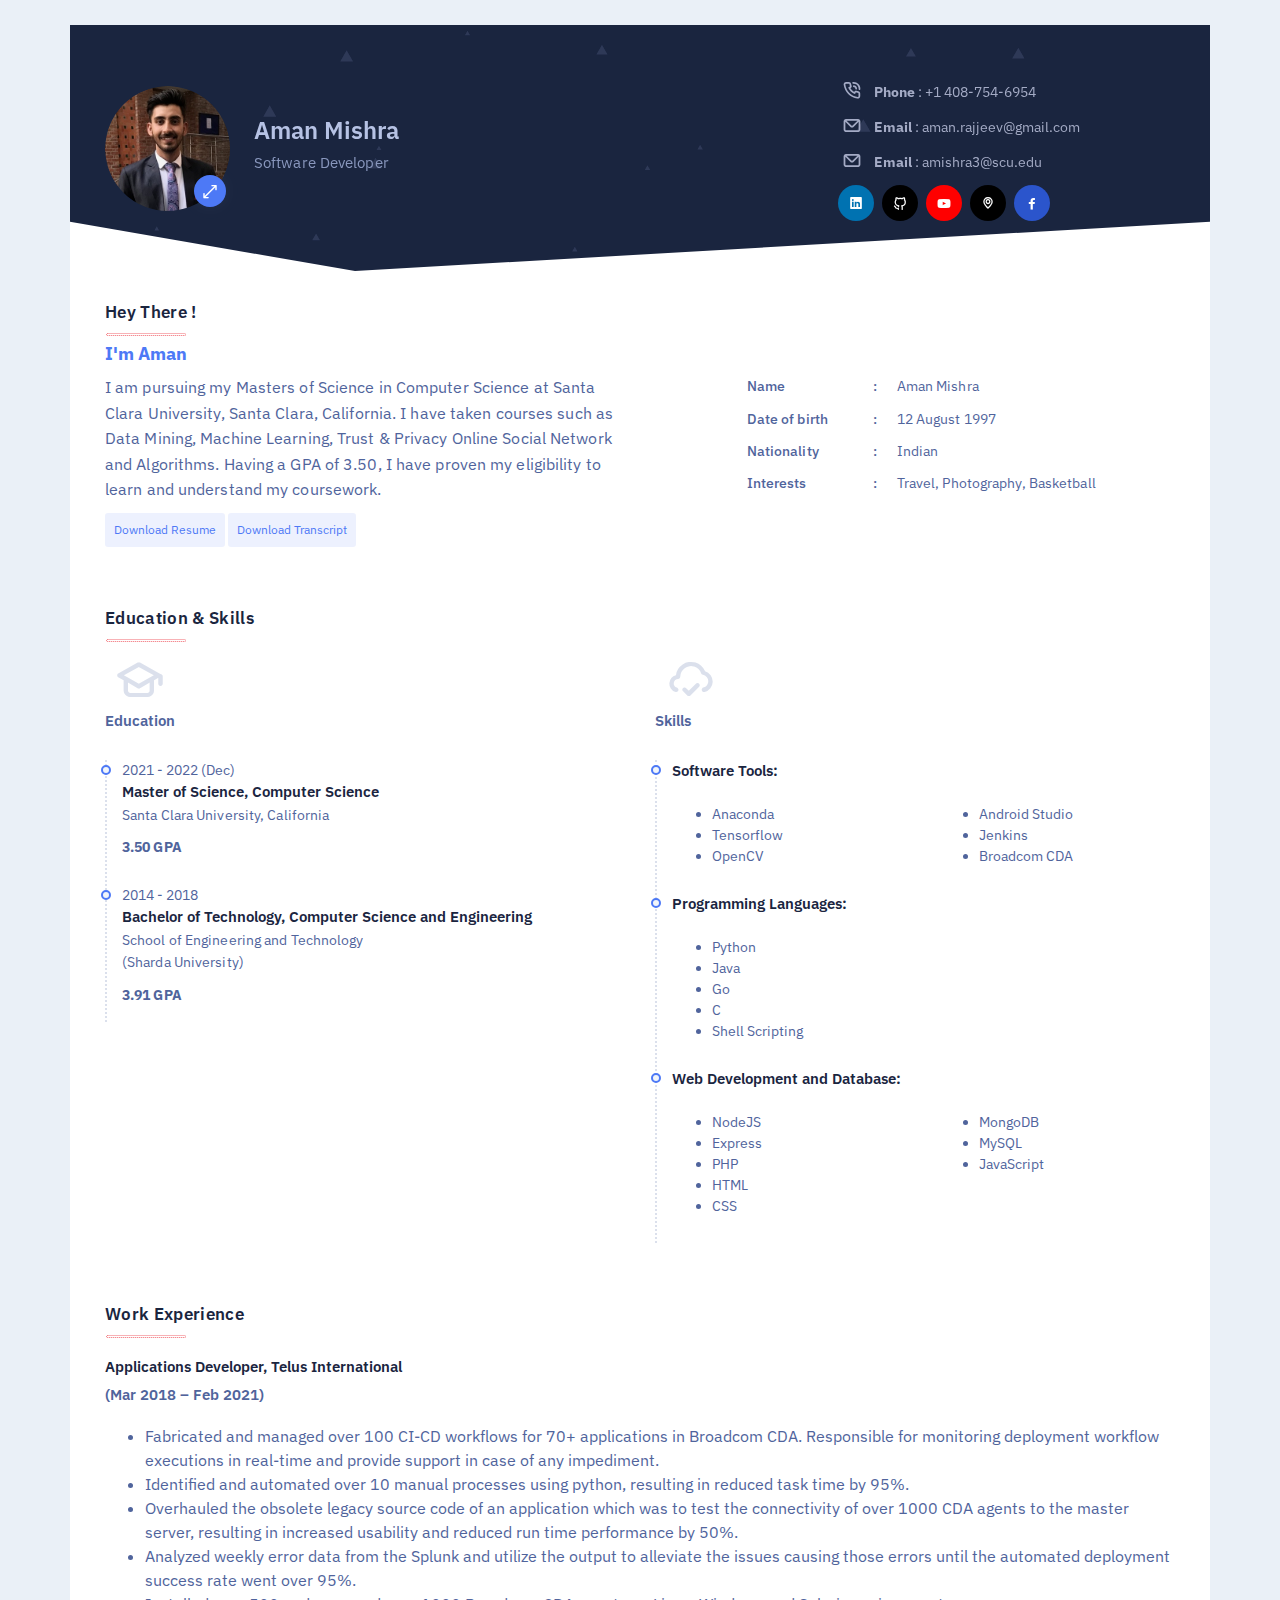
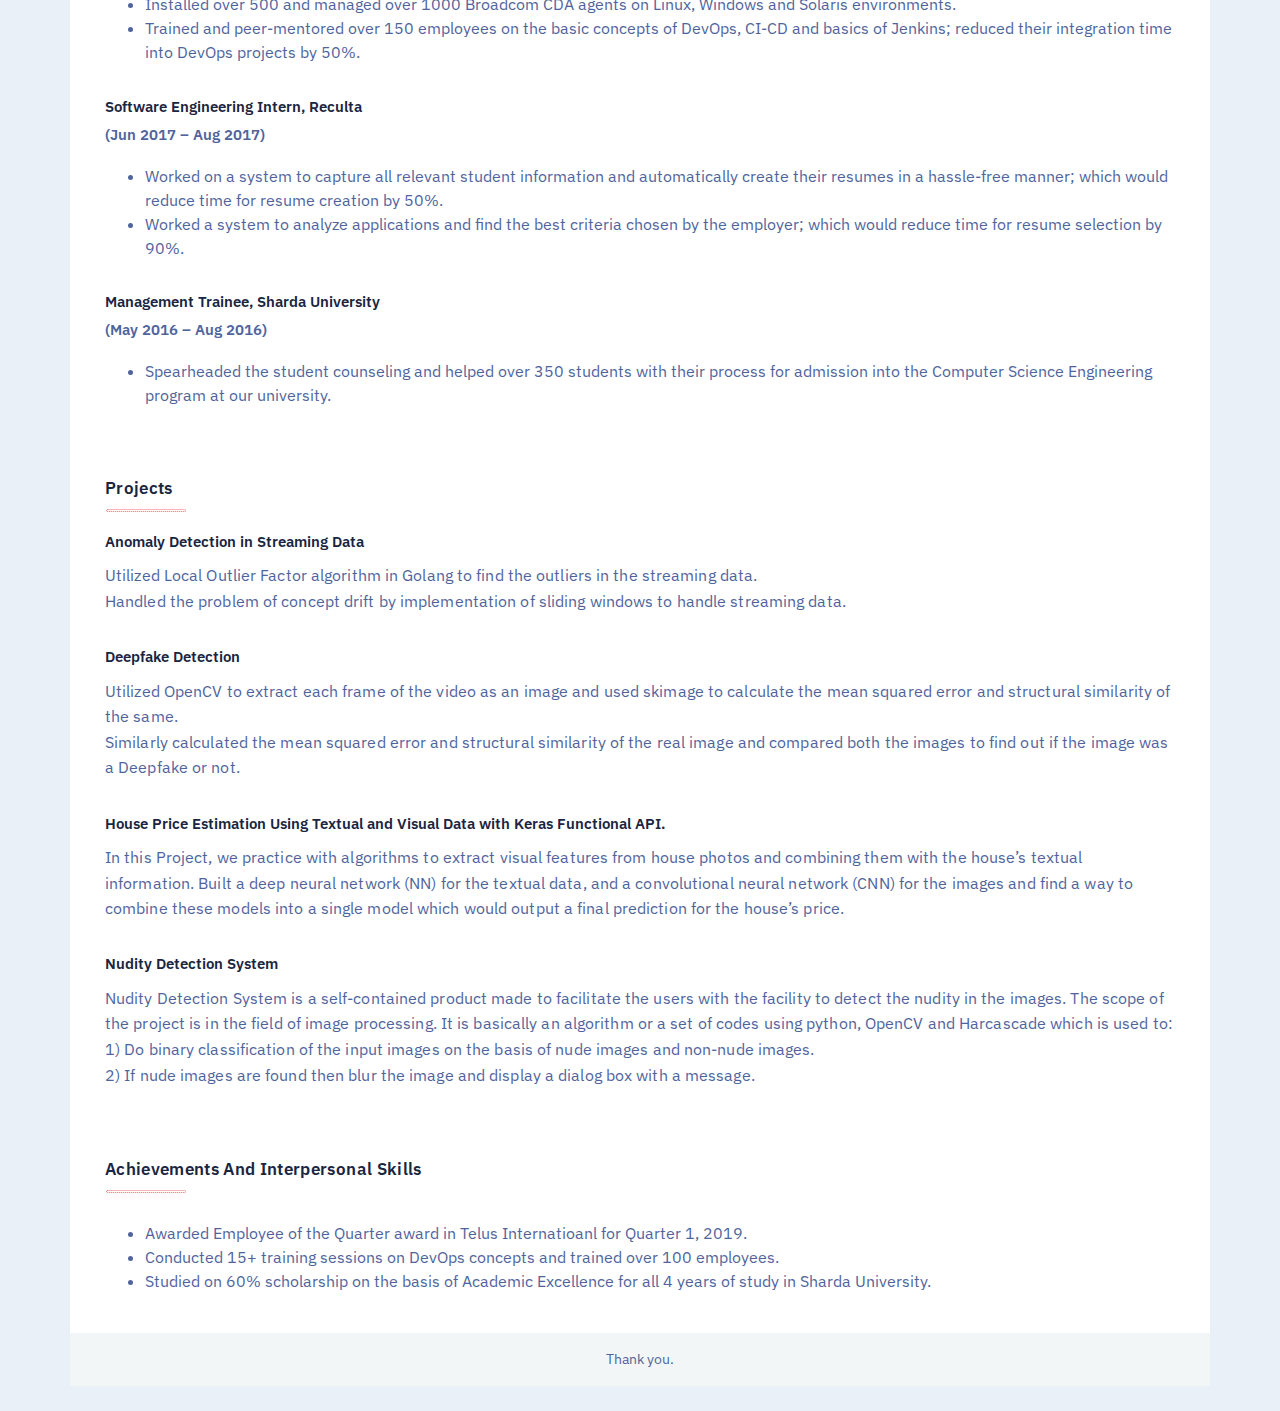
==== commit 2bf0ad5d: "Add files via upload" ====
--- a/about.html
+++ b/about.html
@@ -155,7 +155,7 @@
                 Having a GPA of 3.50, I have proven my eligibility to learn and understand my coursework.
               </p>
               <a
-                href="https://drive.google.com/file/d/15iMESskBW1k-T_ERALyUFpb7_f2Zv8ht/view"
+                href="https://drive.google.com/file/d/1qxkGThXbPJbniJnd3lV3-lCAdZZf7oMR/view"
                 target="_blank"
               >
                 <button type="button" class="btn btn-sm btn-soft-primary">
@@ -163,7 +163,7 @@
                 </button>
               </a>
               <a
-                href="https://drive.google.com/file/d/1luZIMfYmDH40YFYhK5uMX-xGFAZ7pe4y/view"
+                href="https://drive.google.com/file/d/1Csh_IwB1TjinDn4tipOYS7MXF8ySmTDe/view"
                 target="_blank"
               >
                 <button type="button" class="btn btn-sm btn-soft-primary">
